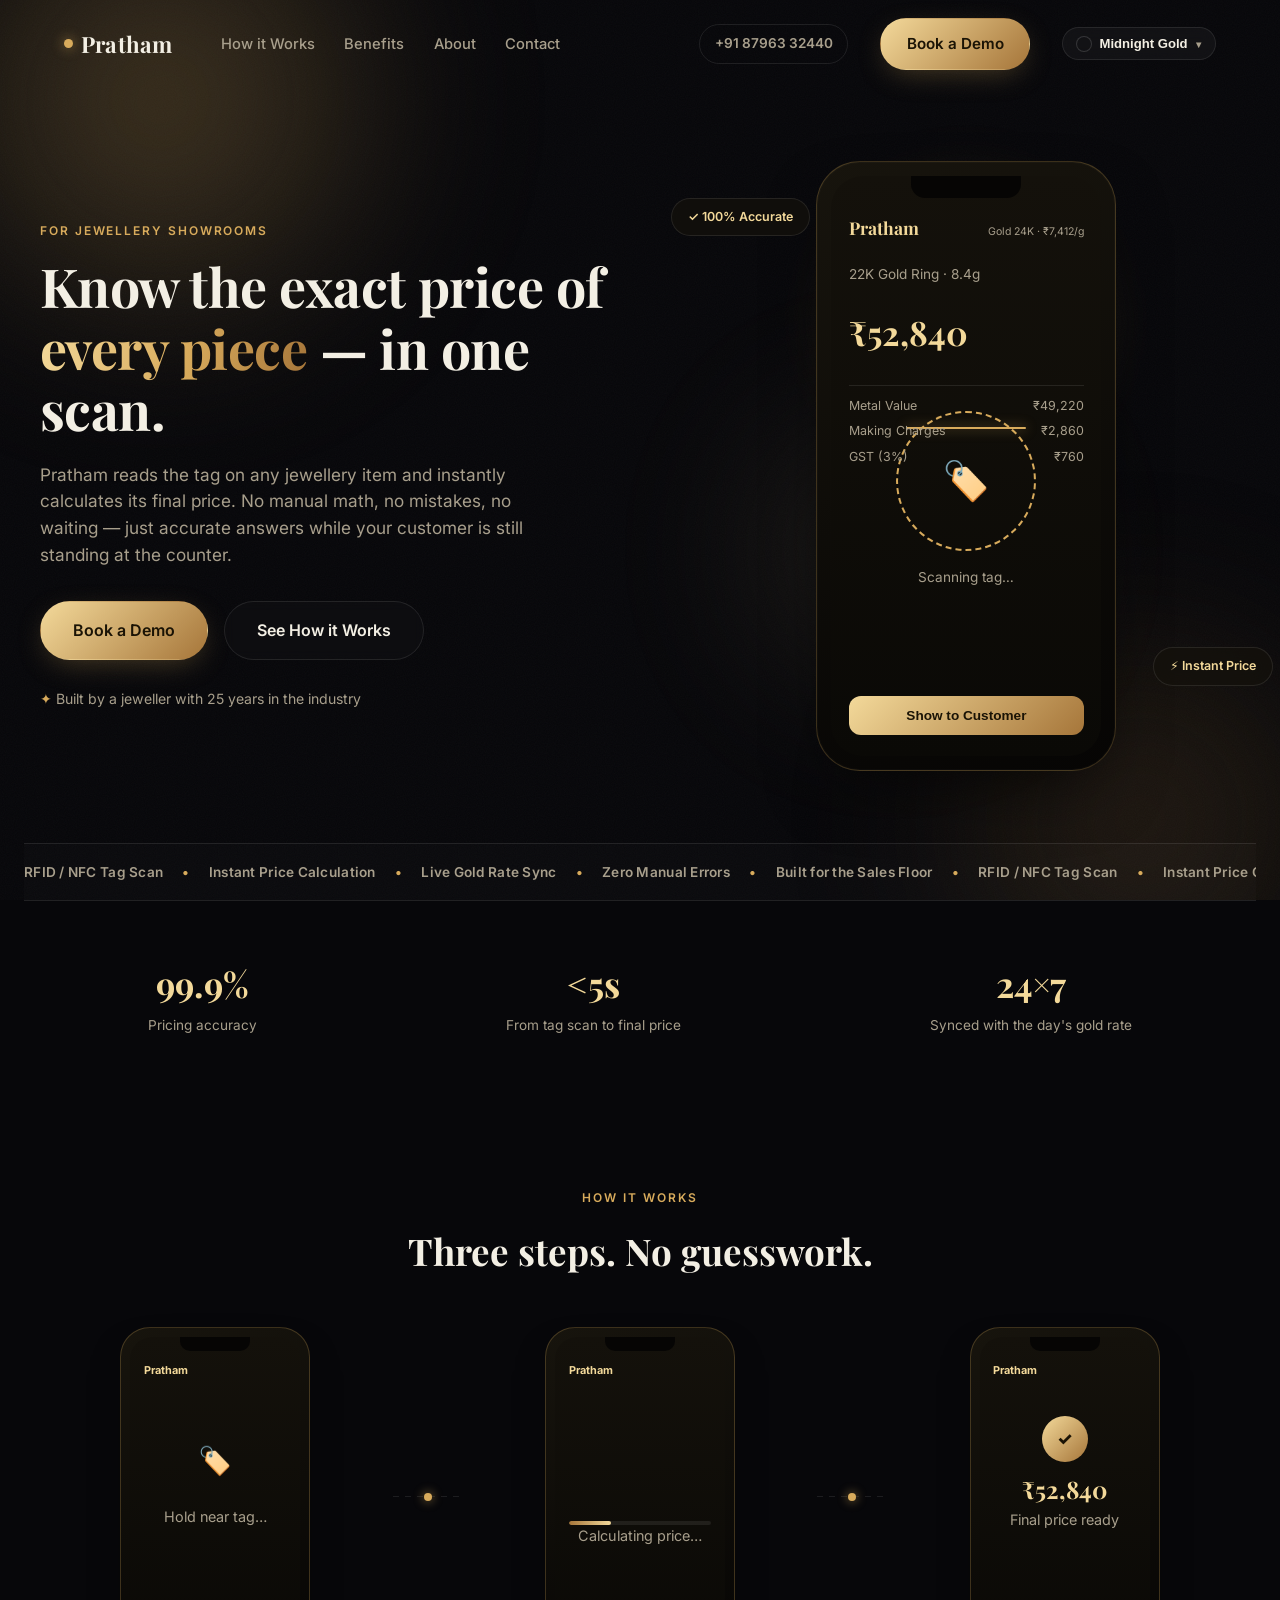
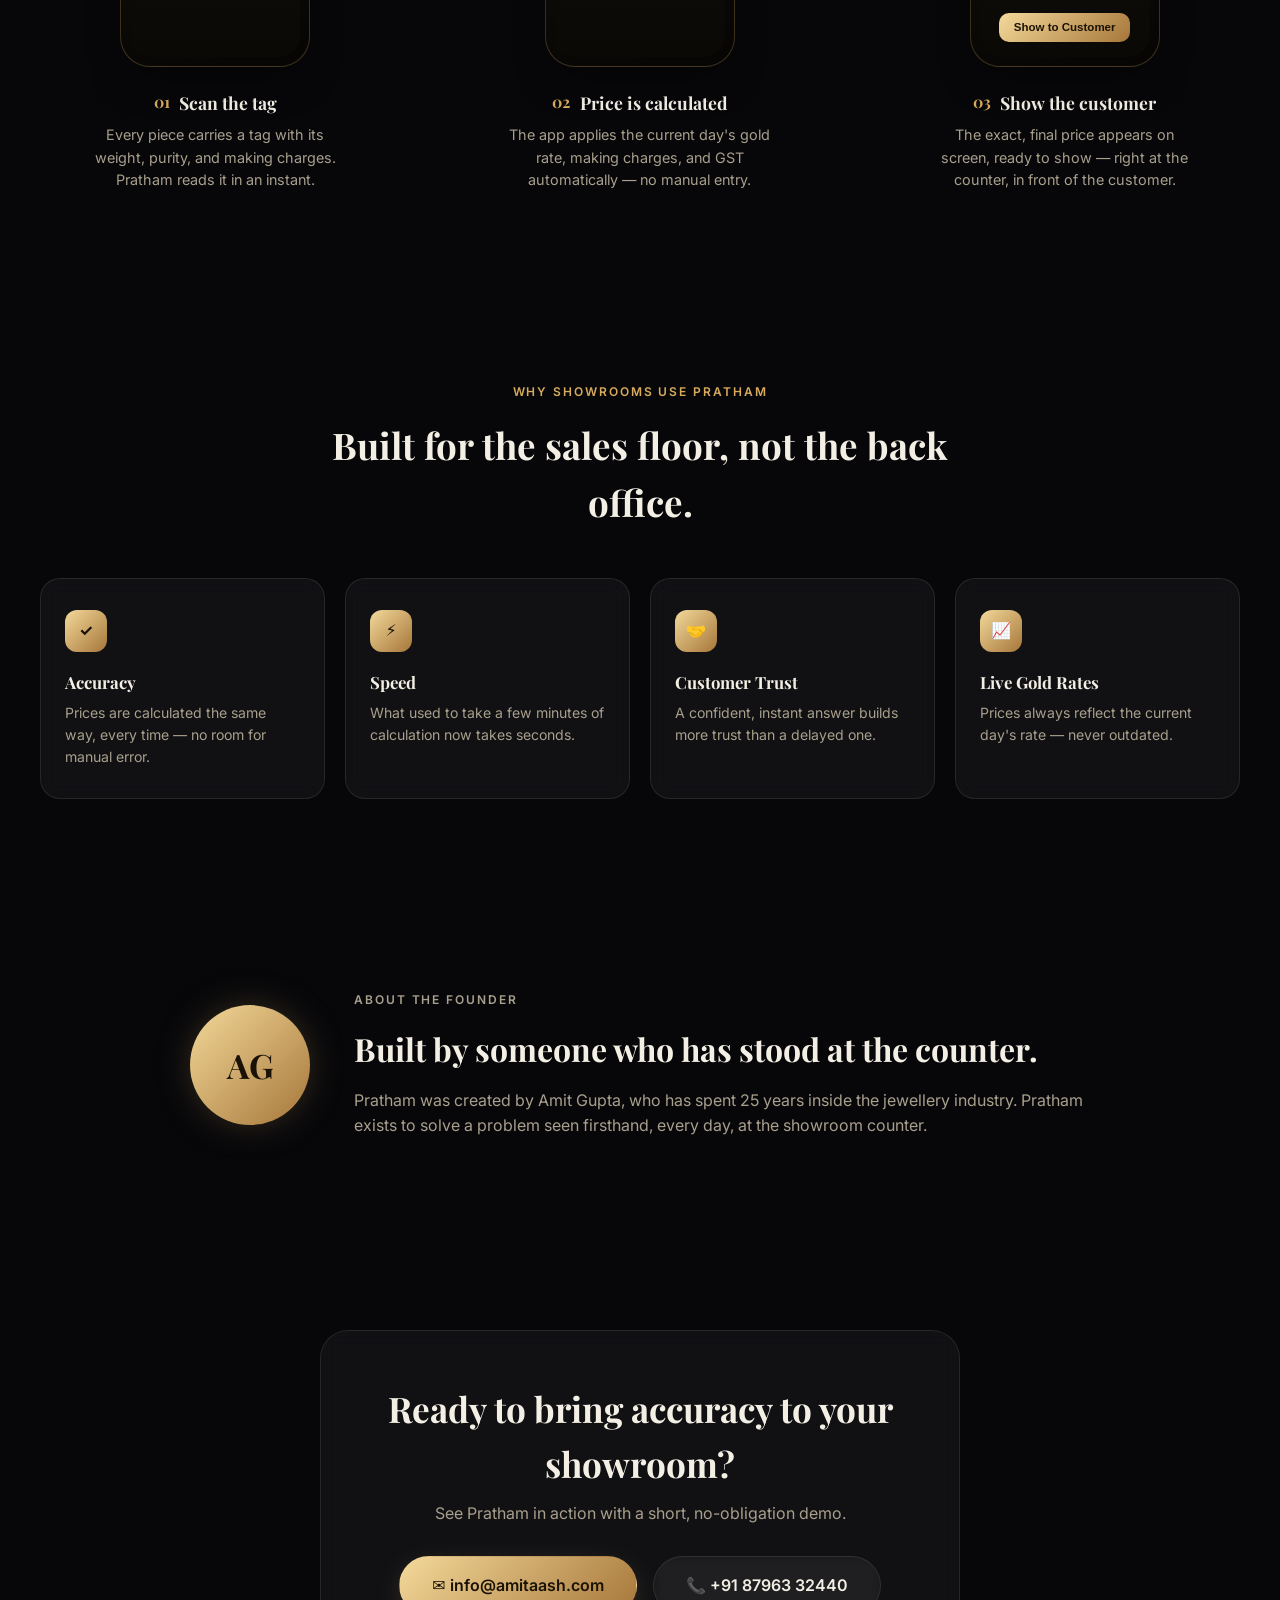
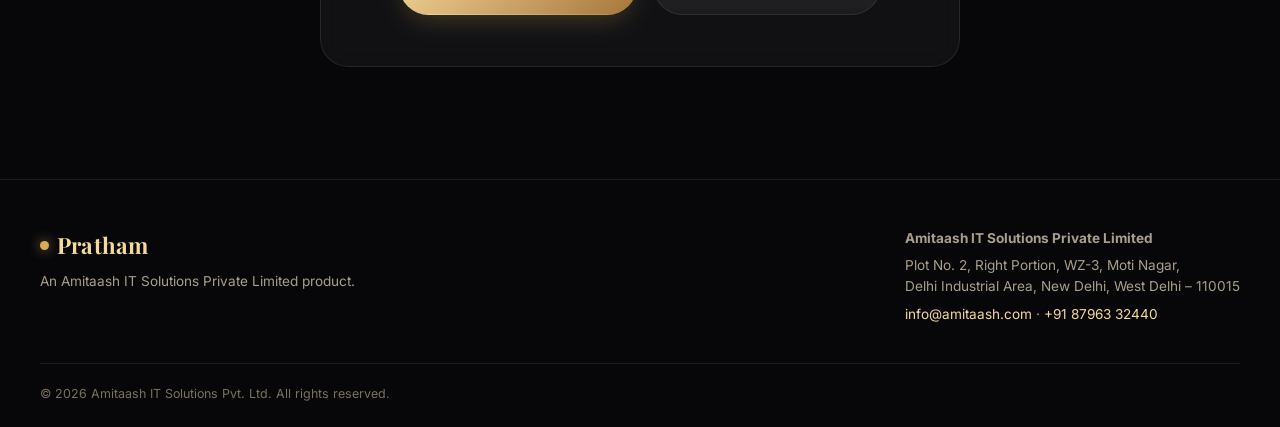
==== index.html @ 0bb852d7 "Initial commit: multi-theme showroom pricing site preview" ====
<!DOCTYPE html>
<html lang="en">
<head>
<meta charset="UTF-8">
<meta name="viewport" content="width=device-width, initial-scale=1.0">
<title>Pratham — Instant Jewellery Price Scanning</title>
<meta name="description" content="Pratham reads the tag on any jewellery piece and instantly calculates its exact price — accurate, fast, and error-free for jewellery showrooms.">
<link rel="preconnect" href="https://fonts.googleapis.com">
<link href="https://fonts.googleapis.com/css2?family=Playfair+Display:wght@600;700;800&family=Space+Grotesk:wght@500;600;700&family=Inter:wght@400;500;600;700;800;900&display=swap" rel="stylesheet">
<link rel="stylesheet" href="themes/dark.css" id="themeStylesheet">
</head>
<body>

<div class="aurora" aria-hidden="true">
  <span class="blob b1"></span>
  <span class="blob b2"></span>
  <span class="blob b3"></span>
</div>
<div class="grain" aria-hidden="true"></div>

<header class="nav" id="nav">
  <div class="nav-inner">
    <div class="logo"><span class="logo-dot"></span>Pratham</div>
    <nav class="nav-links">
      <a href="#how">How it Works</a>
      <a href="#benefits">Benefits</a>
      <a href="#about">About</a>
      <a href="#contact">Contact</a>
    </nav>
    <a href="tel:+918796332440" class="nav-phone">+91 87963 32440</a>
    <a href="#contact" class="btn btn-primary nav-cta">Book a Demo</a>

    <div class="theme-switch" id="themeSwitch">
      <button class="theme-switch-btn" id="themeSwitchBtn" aria-haspopup="listbox" aria-expanded="false">
        <span class="theme-swatch" id="themeSwatch"></span>
        <span class="theme-switch-label" id="themeSwitchLabel">Midnight Gold</span>
        <span class="theme-switch-caret">▾</span>
      </button>
      <ul class="theme-switch-menu" id="themeSwitchMenu" role="listbox">
        <li role="option" data-theme="dark" data-label="Midnight Gold" data-swatch="linear-gradient(135deg,#f3d99a,#a6763a)">
          <span class="theme-swatch" style="background:linear-gradient(135deg,#f3d99a,#a6763a)"></span>
          <span>Midnight Gold <em>dark · premium</em></span>
        </li>
        <li role="option" data-theme="boutique" data-label="Boutique Ivory" data-swatch="linear-gradient(135deg,#d9ac78,#8a5f38)">
          <span class="theme-swatch" style="background:linear-gradient(135deg,#d9ac78,#8a5f38)"></span>
          <span>Boutique Ivory <em>light · elegant</em></span>
        </li>
        <li role="option" data-theme="tech" data-label="Tech Gradient" data-swatch="linear-gradient(135deg,#22d3ee,#8b5cf6)">
          <span class="theme-swatch" style="background:linear-gradient(135deg,#22d3ee,#8b5cf6)"></span>
          <span>Tech Gradient <em>bold · saas</em></span>
        </li>
        <li role="option" data-theme="minimal" data-label="Minimal Editorial" data-swatch="linear-gradient(135deg,#111,#0e6b4f)">
          <span class="theme-swatch" style="background:linear-gradient(135deg,#111,#0e6b4f)"></span>
          <span>Minimal Editorial <em>flat · swiss</em></span>
        </li>
      </ul>
    </div>

    <button class="nav-toggle" id="navToggle" aria-label="Menu">
      <span></span><span></span><span></span>
    </button>
  </div>
</header>

<main>
  <section class="hero" id="heroSection">
    <div class="hero-inner">
      <div class="hero-copy">
        <p class="eyebrow reveal">For Jewellery Showrooms</p>
        <h1 class="reveal" style="--d:1">Know the exact price of<br><span class="grad-text">every piece</span> — in one scan.</h1>
        <p class="hero-sub reveal" style="--d:2">Pratham reads the tag on any jewellery item and instantly calculates its final price. No manual math, no mistakes, no waiting — just accurate answers while your customer is still standing at the counter.</p>
        <div class="hero-actions reveal" style="--d:3">
          <a href="#contact" class="btn btn-primary btn-lg">Book a Demo</a>
          <a href="#how" class="btn btn-ghost btn-lg">See How it Works</a>
        </div>
        <div class="hero-trust reveal" style="--d:4">
          <span class="trust-star">✦</span> Built by a jeweller with 25 years in the industry
        </div>
      </div>

      <div class="hero-visual reveal" style="--d:2">
        <span class="chip chip-a">✓ 100% Accurate</span>
        <span class="chip chip-b">⚡ Instant Price</span>
        <div class="phone-glow"></div>
        <div class="phone">
          <div class="phone-notch"></div>
          <div class="phone-screen">
            <div class="app-topbar">
              <span class="app-name">Pratham</span>
              <span class="app-rate">Gold 24K · ₹7,412/g</span>
            </div>
            <div class="phone-stack">
              <div class="scan-stage">
                <div class="scan-ring">
                  <div class="scan-line"></div>
                  <div class="tag-icon">🏷️</div>
                </div>
                <p class="scan-label">Scanning tag…</p>
              </div>
              <div class="result-card">
                <p class="result-title">22K Gold Ring · 8.4g</p>
                <div class="result-price">₹52,840</div>
                <div class="result-rows">
                  <div class="row"><span>Metal Value</span><span>₹49,220</span></div>
                  <div class="row"><span>Making Charges</span><span>₹2,860</span></div>
                  <div class="row"><span>GST (3%)</span><span>₹760</span></div>
                </div>
                <button class="app-btn">Show to Customer</button>
              </div>
            </div>
          </div>
        </div>
      </div>
    </div>

    <div class="marquee">
      <div class="marquee-track">
        <span>RFID / NFC Tag Scan</span><span>•</span>
        <span>Instant Price Calculation</span><span>•</span>
        <span>Live Gold Rate Sync</span><span>•</span>
        <span>Zero Manual Errors</span><span>•</span>
        <span>Built for the Sales Floor</span><span>•</span>
        <span>RFID / NFC Tag Scan</span><span>•</span>
        <span>Instant Price Calculation</span><span>•</span>
        <span>Live Gold Rate Sync</span><span>•</span>
        <span>Zero Manual Errors</span><span>•</span>
        <span>Built for the Sales Floor</span><span>•</span>
      </div>
    </div>
  </section>

  <section class="strip">
    <div class="strip-inner">
      <div class="strip-item reveal">
        <strong data-count="99.9" data-suffix="%">0%</strong>
        <span>Pricing accuracy</span>
      </div>
      <div class="strip-item reveal" style="--d:1">
        <strong data-count="5" data-prefix="<" data-suffix="s">&lt;0s</strong>
        <span>From tag scan to final price</span>
      </div>
      <div class="strip-item reveal" style="--d:2">
        <strong>24×7</strong>
        <span>Synced with the day's gold rate</span>
      </div>
    </div>
  </section>

  <section class="how" id="how">
    <div class="section-head">
      <p class="eyebrow reveal">How it Works</p>
      <h2 class="reveal">Three steps. No guesswork.</h2>
    </div>
    <div class="how-flow">
      <div class="how-item reveal">
        <div class="mini-phone">
          <div class="mini-notch"></div>
          <div class="mini-screen step-1">
            <div class="mini-topbar"><span>Pratham</span></div>
            <div class="nfc-wrap">
              <div class="nfc-pulse p1"></div>
              <div class="nfc-pulse p2"></div>
              <div class="nfc-pulse p3"></div>
              <div class="nfc-core">🏷️</div>
            </div>
            <p class="mini-caption">Hold near tag…</p>
          </div>
        </div>
        <h3><span class="step-num">01</span> Scan the tag</h3>
        <p>Every piece carries a tag with its weight, purity, and making charges. Pratham reads it in an instant.</p>
      </div>

      <div class="flow-line">
        <span class="flow-dot"></span>
      </div>

      <div class="how-item reveal" style="--d:1">
        <div class="mini-phone">
          <div class="mini-notch"></div>
          <div class="mini-screen step-2">
            <div class="mini-topbar"><span>Pratham</span></div>
            <div class="data-lines">
              <div class="data-row dr1"><span>Weight</span><span>8.4 g</span></div>
              <div class="data-row dr2"><span>Purity</span><span>22K</span></div>
              <div class="data-row dr3"><span>Rate</span><span>₹7,412/g</span></div>
            </div>
            <div class="progress-track"><div class="progress-fill"></div></div>
            <p class="mini-caption">Calculating price…</p>
          </div>
        </div>
        <h3><span class="step-num">02</span> Price is calculated</h3>
        <p>The app applies the current day's gold rate, making charges, and GST automatically — no manual entry.</p>
      </div>

      <div class="flow-line">
        <span class="flow-dot" style="animation-delay: 1s"></span>
      </div>

      <div class="how-item reveal" style="--d:2">
        <div class="mini-phone">
          <div class="mini-notch"></div>
          <div class="mini-screen step-3">
            <div class="mini-topbar"><span>Pratham</span></div>
            <div class="check-badge">✓</div>
            <div class="mini-price">₹52,840</div>
            <p class="mini-caption">Final price ready</p>
            <button class="mini-btn">Show to Customer</button>
          </div>
        </div>
        <h3><span class="step-num">03</span> Show the customer</h3>
        <p>The exact, final price appears on screen, ready to show — right at the counter, in front of the customer.</p>
      </div>
    </div>
  </section>

  <section class="benefits" id="benefits">
    <div class="section-head">
      <p class="eyebrow reveal">Why Showrooms Use Pratham</p>
      <h2 class="reveal">Built for the sales floor, not the back office.</h2>
    </div>
    <div class="benefits-grid">
      <div class="benefit-card reveal">
        <div class="benefit-icon">✓</div>
        <h3>Accuracy</h3>
        <p>Prices are calculated the same way, every time — no room for manual error.</p>
      </div>
      <div class="benefit-card reveal" style="--d:1">
        <div class="benefit-icon">⚡</div>
        <h3>Speed</h3>
        <p>What used to take a few minutes of calculation now takes seconds.</p>
      </div>
      <div class="benefit-card reveal" style="--d:2">
        <div class="benefit-icon">🤝</div>
        <h3>Customer Trust</h3>
        <p>A confident, instant answer builds more trust than a delayed one.</p>
      </div>
      <div class="benefit-card reveal" style="--d:3">
        <div class="benefit-icon">📈</div>
        <h3>Live Gold Rates</h3>
        <p>Prices always reflect the current day's rate — never outdated.</p>
      </div>
    </div>
  </section>

  <section class="about" id="about">
    <div class="about-inner">
      <div class="about-badge reveal">AG</div>
      <div class="about-copy reveal" style="--d:1">
        <p class="eyebrow">About the Founder</p>
        <h2>Built by someone who has stood at the counter.</h2>
        <p>Pratham was created by Amit Gupta, who has spent 25 years inside the jewellery industry. Pratham exists to solve a problem seen firsthand, every day, at the showroom counter.</p>
      </div>
    </div>
  </section>

  <section class="cta" id="contact">
    <div class="cta-inner reveal">
      <h2>Ready to bring accuracy to your showroom?</h2>
      <p>See Pratham in action with a short, no-obligation demo.</p>
      <div class="cta-actions">
        <a href="mailto:info@amitaash.com" class="btn btn-primary btn-lg">✉ info@amitaash.com</a>
        <a href="tel:+918796332440" class="btn btn-ghost btn-lg">📞 +91 87963 32440</a>
      </div>
    </div>
  </section>
</main>

<footer class="footer">
  <div class="footer-inner">
    <div class="footer-brand">
      <div class="logo logo-light"><span class="logo-dot"></span>Pratham</div>
      <p>An Amitaash IT Solutions Private Limited product.</p>
    </div>
    <div class="footer-contact">
      <p><strong>Amitaash IT Solutions Private Limited</strong></p>
      <p>Plot No. 2, Right Portion, WZ-3, Moti Nagar,<br>Delhi Industrial Area, New Delhi, West Delhi – 110015</p>
      <p><a href="mailto:info@amitaash.com">info@amitaash.com</a> · <a href="tel:+918796332440">+91 87963 32440</a></p>
    </div>
  </div>
  <div class="footer-bottom">
    <span>© 2026 Amitaash IT Solutions Pvt. Ltd. All rights reserved.</span>
  </div>
</footer>

<script src="script.js"></script>
</body>
</html>
---- themes/dark.css ----
:root {
  --bg: #07070a;
  --bg-alt: #0c0b10;
  --panel: rgba(255, 255, 255, 0.045);
  --panel-hover: rgba(255, 255, 255, 0.07);
  --border: rgba(255, 255, 255, 0.09);
  --text: #f3efe4;
  --text-dim: #a89f8c;
  --gold: #d8ab5c;
  --gold-light: #f3d99a;
  --gold-deep: #a6763a;
  --glow: rgba(216, 171, 92, 0.35);
  --radius: 20px;
  font-size: 16px;
}

* { box-sizing: border-box; margin: 0; padding: 0; }

html { scroll-behavior: smooth; }

body {
  font-family: 'Inter', system-ui, sans-serif;
  color: var(--text);
  background: var(--bg);
  line-height: 1.55;
  -webkit-font-smoothing: antialiased;
  position: relative;
  overflow-x: hidden;
}

h1, h2, h3, .logo, .result-price, .mini-price, .strip-item strong { font-family: 'Playfair Display', Georgia, serif; }

a { color: inherit; text-decoration: none; }

/* ---------- Ambient background ---------- */
.aurora {
  position: fixed;
  inset: 0;
  z-index: 0;
  overflow: hidden;
  pointer-events: none;
}
.blob {
  position: absolute;
  border-radius: 50%;
  filter: blur(90px);
  opacity: 0.35;
  will-change: transform;
}
.b1 {
  width: 560px; height: 560px;
  background: radial-gradient(circle, var(--gold) 0%, transparent 70%);
  top: -180px; left: -120px;
  animation: driftA 26s ease-in-out infinite;
}
.b2 {
  width: 480px; height: 480px;
  background: radial-gradient(circle, #7a5a2c 0%, transparent 70%);
  bottom: -160px; right: -100px;
  animation: driftB 32s ease-in-out infinite;
}
.b3 {
  width: 380px; height: 380px;
  background: radial-gradient(circle, var(--gold-light) 0%, transparent 70%);
  top: 40%; left: 55%;
  opacity: 0.16;
  animation: driftC 22s ease-in-out infinite;
}
@keyframes driftA {
  0%, 100% { transform: translate(0, 0) scale(1); }
  50% { transform: translate(80px, 60px) scale(1.15); }
}
@keyframes driftB {
  0%, 100% { transform: translate(0, 0) scale(1); }
  50% { transform: translate(-60px, -40px) scale(1.1); }
}
@keyframes driftC {
  0%, 100% { transform: translate(0, 0); }
  50% { transform: translate(-50px, 40px); }
}

.grain {
  position: fixed;
  inset: 0;
  z-index: 1;
  pointer-events: none;
  opacity: 0.035;
  background-image: url("data:image/svg+xml,%3Csvg xmlns='http://www.w3.org/2000/svg' width='120' height='120'%3E%3Cfilter id='n'%3E%3CfeTurbulence type='fractalNoise' baseFrequency='0.9' numOctaves='2' stitchTiles='stitch'/%3E%3C/filter%3E%3Crect width='100%25' height='100%25' filter='url(%23n)'/%3E%3C/svg%3E");
}

main, .nav, .footer { position: relative; z-index: 2; }

/* ---------- Reveal on scroll ---------- */
.reveal {
  opacity: 0;
  transform: translateY(26px);
  transition: opacity 0.7s cubic-bezier(.16,.84,.44,1), transform 0.7s cubic-bezier(.16,.84,.44,1);
  transition-delay: calc(var(--d, 0) * 0.09s);
}
.reveal.in-view { opacity: 1; transform: translateY(0); }

.eyebrow {
  text-transform: uppercase;
  letter-spacing: 0.16em;
  font-size: 0.75rem;
  font-weight: 600;
  color: var(--gold);
  margin-bottom: 0.9rem;
}

.grad-text {
  background: linear-gradient(100deg, var(--gold-light), var(--gold) 55%, var(--gold-deep));
  -webkit-background-clip: text;
  background-clip: text;
  color: transparent;
}

/* ---------- Buttons ---------- */
.btn {
  display: inline-flex;
  align-items: center;
  justify-content: center;
  gap: 0.4rem;
  padding: 0.85rem 1.6rem;
  border-radius: 999px;
  font-weight: 600;
  font-size: 0.95rem;
  cursor: pointer;
  border: 1px solid transparent;
  transition: transform 0.2s cubic-bezier(.34,1.56,.64,1), box-shadow 0.2s ease, background 0.2s ease, border-color 0.2s ease;
}
.btn:hover { transform: translateY(-2px) scale(1.02); }

.btn-primary {
  background: linear-gradient(135deg, var(--gold-light), var(--gold-deep));
  color: #1a1305;
  box-shadow: 0 8px 30px -8px var(--glow);
}
.btn-primary:hover { box-shadow: 0 14px 38px -8px var(--glow); }

.btn-ghost {
  background: rgba(255,255,255,0.02);
  border-color: var(--border);
  color: var(--text);
  backdrop-filter: blur(6px);
}
.btn-ghost:hover { background: rgba(255,255,255,0.06); border-color: var(--gold); }

.btn-lg { padding: 1rem 2rem; font-size: 1rem; }

/* ---------- Nav ---------- */
.nav {
  position: sticky;
  top: 0;
  z-index: 50;
  background: transparent;
  border-bottom: 1px solid transparent;
  transition: background 0.35s ease, border-color 0.35s ease, backdrop-filter 0.35s ease;
}
.nav.scrolled {
  background: rgba(7, 7, 10, 0.75);
  backdrop-filter: blur(16px);
  border-bottom: 1px solid var(--border);
}
.nav-inner {
  max-width: 1200px;
  margin: 0 auto;
  padding: 1.1rem 1.5rem;
  display: flex;
  align-items: center;
  gap: 2rem;
}
.logo {
  font-size: 1.4rem; font-weight: 700; letter-spacing: 0.01em;
  display: flex; align-items: center; gap: 0.5rem;
}
.logo-dot {
  width: 9px; height: 9px; border-radius: 50%;
  background: var(--gold);
  box-shadow: 0 0 12px 2px var(--glow);
}
.nav-links { display: flex; gap: 1.85rem; margin-right: auto; margin-left: 1rem; }
.nav-links a { font-size: 0.92rem; font-weight: 500; color: var(--text-dim); transition: color 0.2s; }
.nav-links a:hover { color: var(--gold-light); }
.nav-phone {
  font-size: 0.85rem; font-weight: 600; color: var(--text-dim);
  border: 1px solid var(--border); padding: 0.5rem 0.9rem; border-radius: 999px;
  transition: border-color 0.2s, color 0.2s;
}
.nav-phone:hover { border-color: var(--gold); color: var(--gold-light); }
.nav-toggle { display: none; }

/* Theme switcher */
.theme-switch { position: relative; }
.theme-switch-btn {
  display: flex; align-items: center; gap: 0.55rem;
  background: rgba(255,255,255,0.04); border: 1px solid var(--border);
  padding: 0.5rem 0.85rem; border-radius: 999px; cursor: pointer;
  color: var(--text); font-size: 0.82rem; font-weight: 600;
  backdrop-filter: blur(8px); transition: border-color 0.2s ease, background 0.2s ease;
}
.theme-switch-btn:hover { border-color: var(--gold); background: rgba(255,255,255,0.08); }
.theme-swatch { width: 14px; height: 14px; border-radius: 50%; flex-shrink: 0; box-shadow: 0 0 0 1px rgba(255,255,255,0.15); }
.theme-switch-caret { font-size: 0.65rem; color: var(--text-dim); transition: transform 0.2s ease; }
.theme-switch.open .theme-switch-caret { transform: rotate(180deg); }
.theme-switch-menu {
  position: absolute; top: calc(100% + 10px); right: 0; z-index: 60;
  list-style: none; width: 230px;
  background: rgba(12, 11, 16, 0.92); border: 1px solid var(--border);
  border-radius: 14px; padding: 0.4rem; backdrop-filter: blur(20px);
  box-shadow: 0 20px 50px -20px rgba(0,0,0,0.6);
  opacity: 0; visibility: hidden; transform: translateY(-8px);
  transition: opacity 0.18s ease, transform 0.18s ease, visibility 0.18s;
}
.theme-switch.open .theme-switch-menu { opacity: 1; visibility: visible; transform: translateY(0); }
.theme-switch-menu li {
  display: flex; align-items: center; gap: 0.7rem;
  padding: 0.6rem 0.7rem; border-radius: 9px; cursor: pointer;
  font-size: 0.85rem; font-weight: 600; color: var(--text);
  transition: background 0.15s ease;
}
.theme-switch-menu li:hover { background: rgba(255,255,255,0.06); }
.theme-switch-menu li em { display: block; font-size: 0.7rem; font-weight: 500; font-style: normal; color: var(--text-dim); margin-top: 0.1rem; }
.theme-switch-menu .theme-swatch { width: 20px; height: 20px; }

/* ---------- Hero ---------- */
.hero { padding: 4.5rem 1.5rem 0; }
.hero-inner {
  max-width: 1200px;
  margin: 0 auto;
  display: grid;
  grid-template-columns: 1.05fr 0.95fr;
  gap: 3rem;
  align-items: center;
}
.hero-copy h1 {
  font-size: clamp(2.2rem, 4.2vw, 3.4rem);
  line-height: 1.14;
  font-weight: 700;
  margin-bottom: 1.4rem;
  letter-spacing: -0.01em;
}
.hero-sub {
  font-size: 1.08rem;
  color: var(--text-dim);
  max-width: 48ch;
  margin-bottom: 2rem;
}
.hero-actions { display: flex; gap: 1rem; flex-wrap: wrap; margin-bottom: 1.75rem; }
.hero-trust { font-size: 0.88rem; color: var(--text-dim); }
.trust-star { color: var(--gold); }

/* Hero visual */
.hero-visual { position: relative; display: flex; justify-content: center; }
.phone-glow {
  position: absolute;
  width: 320px; height: 320px;
  background: radial-gradient(circle, var(--glow), transparent 70%);
  filter: blur(30px);
  z-index: 0;
}
.chip {
  position: absolute;
  z-index: 3;
  background: rgba(20, 18, 12, 0.7);
  border: 1px solid var(--border);
  backdrop-filter: blur(10px);
  padding: 0.55rem 1rem;
  border-radius: 999px;
  font-size: 0.78rem;
  font-weight: 600;
  color: var(--gold-light);
  animation: floatChip 5s ease-in-out infinite;
}
.chip-a { top: 6%; left: -4%; animation-delay: 0s; }
.chip-b { bottom: 14%; right: -6%; animation-delay: 1.4s; }
@keyframes floatChip {
  0%, 100% { transform: translateY(0); }
  50% { transform: translateY(-10px); }
}

.phone {
  width: 300px;
  height: 610px;
  background: linear-gradient(160deg, #17140d, #060504);
  border: 1px solid rgba(216,171,92,0.25);
  border-radius: 44px;
  padding: 14px;
  box-shadow: 0 30px 70px -25px rgba(0,0,0,0.7), 0 0 0 1px rgba(255,255,255,0.02) inset;
  position: relative;
  z-index: 2;
}
.phone-notch {
  position: absolute;
  top: 14px; left: 50%;
  transform: translateX(-50%);
  width: 110px; height: 22px;
  background: #060504;
  border-radius: 0 0 14px 14px;
  z-index: 2;
}
.phone-screen {
  position: relative;
  width: 100%; height: 100%;
  background: linear-gradient(180deg, #14110b, #0a0906);
  border-radius: 32px;
  overflow: hidden;
  display: flex;
  flex-direction: column;
  padding: 2.4rem 1.1rem 1.3rem;
}
.app-topbar {
  display: flex;
  justify-content: space-between;
  align-items: baseline;
  margin-bottom: 1.4rem;
}
.app-name { font-family: 'Playfair Display', serif; font-weight: 700; font-size: 1.1rem; color: var(--gold-light); }
.app-rate { font-size: 0.66rem; color: var(--text-dim); }

.phone-stack { position: relative; flex: 1; }
.scan-stage, .result-card {
  position: absolute; inset: 0;
  display: flex;
  flex-direction: column;
  align-items: center;
  justify-content: center;
  gap: 1rem;
}
.result-card { align-items: stretch; justify-content: flex-start; }
.scan-stage { animation: scanCycle 6s ease-in-out infinite; }
.result-card { animation: resultCycle 6s ease-in-out infinite; }
@keyframes scanCycle {
  0%, 32% { opacity: 1; }
  40%, 100% { opacity: 0; }
}
@keyframes resultCycle {
  0%, 36% { opacity: 0; transform: translateY(10px); }
  46%, 92% { opacity: 1; transform: translateY(0); }
  100% { opacity: 0; transform: translateY(10px); }
}

.scan-ring {
  width: 140px; height: 140px;
  border-radius: 50%;
  border: 2px dashed var(--gold);
  display: flex; align-items: center; justify-content: center;
  position: relative;
}
.tag-icon { font-size: 2.4rem; }
.scan-line {
  position: absolute;
  left: 8px; right: 8px;
  height: 2px;
  background: var(--gold);
  border-radius: 2px;
  top: 10%;
  animation: scanMove 1.6s ease-in-out infinite;
  box-shadow: 0 0 12px 1px var(--glow);
}
@keyframes scanMove {
  0%, 100% { top: 12%; }
  50% { top: 82%; }
}
.scan-label { font-size: 0.85rem; color: var(--text-dim); }

.result-title { font-size: 0.85rem; color: var(--text-dim); }
.result-price {
  font-size: 2.1rem;
  font-weight: 700;
  color: var(--gold-light);
  margin: 0.3rem 0 0.7rem;
}
.result-rows { border-top: 1px solid var(--border); padding-top: 0.6rem; display: flex; flex-direction: column; gap: 0.4rem; }
.row { display: flex; justify-content: space-between; font-size: 0.78rem; color: var(--text-dim); }
.app-btn {
  margin-top: auto;
  background: linear-gradient(135deg, var(--gold-light), var(--gold-deep));
  color: #1a1305;
  border: none;
  padding: 0.75rem;
  border-radius: 12px;
  font-weight: 700;
  font-size: 0.85rem;
  cursor: pointer;
}

/* Marquee */
.marquee {
  margin-top: 4.5rem;
  border-top: 1px solid var(--border);
  border-bottom: 1px solid var(--border);
  overflow: hidden;
  padding: 1.1rem 0;
  background: rgba(255,255,255,0.015);
}
.marquee-track {
  display: flex;
  gap: 1.2rem;
  white-space: nowrap;
  width: max-content;
  animation: marqueeScroll 28s linear infinite;
  font-size: 0.85rem;
  font-weight: 600;
  color: var(--text-dim);
  letter-spacing: 0.02em;
}
.marquee-track span:nth-child(2n) { color: var(--gold); }
@keyframes marqueeScroll {
  from { transform: translateX(0); }
  to { transform: translateX(-50%); }
}

/* Strip */
.strip { padding: 3.5rem 1.5rem; }
.strip-inner {
  max-width: 1200px; margin: 0 auto;
  display: flex; flex-wrap: wrap; gap: 2rem; justify-content: space-around; text-align: center;
}
.strip-item strong { display: block; font-size: 2.2rem; color: var(--gold-light); font-weight: 700; }
.strip-item span { font-size: 0.85rem; color: var(--text-dim); }

/* Section head */
.section-head { max-width: 620px; margin: 0 auto 3rem; text-align: center; }
.section-head h2 { font-size: clamp(1.7rem, 3vw, 2.3rem); font-weight: 700; }

/* How it Works — flow */
.how { padding: 6rem 1.5rem; max-width: 1220px; margin: 0 auto; }
.how-flow {
  display: grid;
  grid-template-columns: 1fr 70px 1fr 70px 1fr;
  gap: 1rem;
  align-items: start;
}
.how-item { text-align: center; }
.how-item h3 {
  font-size: 1.1rem; margin: 1.4rem 0 0.5rem;
  display: flex; align-items: center; justify-content: center; gap: 0.6rem;
}
.step-num {
  font-family: 'Playfair Display', serif;
  color: var(--gold);
  font-size: 1rem;
}
.how-item p { color: var(--text-dim); font-size: 0.9rem; max-width: 30ch; margin: 0 auto; }

.flow-line {
  height: 340px;
  display: flex;
  align-items: center;
  justify-content: center;
  position: relative;
}
.flow-line::before {
  content: "";
  width: 100%;
  height: 1px;
  background: repeating-linear-gradient(90deg, var(--border) 0 6px, transparent 6px 12px);
}
.flow-dot {
  position: absolute;
  width: 8px; height: 8px;
  border-radius: 50%;
  background: var(--gold);
  box-shadow: 0 0 10px 2px var(--glow);
  animation: flowMove 2.4s ease-in-out infinite;
}
@keyframes flowMove {
  0% { left: 0; opacity: 0; }
  10% { opacity: 1; }
  90% { opacity: 1; }
  100% { left: 100%; opacity: 0; }
}

.mini-phone {
  width: 190px; height: 340px;
  margin: 0 auto;
  background: linear-gradient(160deg, #17140d, #060504);
  border: 1px solid rgba(216,171,92,0.25);
  border-radius: 30px;
  padding: 9px;
  box-shadow: 0 20px 45px -20px rgba(0,0,0,0.65);
  position: relative;
}
.mini-notch {
  position: absolute; top: 9px; left: 50%; transform: translateX(-50%);
  width: 70px; height: 14px; background: #060504; border-radius: 0 0 10px 10px; z-index: 2;
}
.mini-screen {
  width: 100%; height: 100%;
  background: linear-gradient(180deg, #14110b, #0a0906);
  border-radius: 22px;
  padding: 1.6rem 0.85rem 0.9rem;
  display: flex; flex-direction: column; align-items: center;
  overflow: hidden;
  position: relative;
}
.mini-topbar { font-size: 0.68rem; font-weight: 700; color: var(--gold-light); margin-bottom: 1.1rem; align-self: flex-start; }
.mini-caption { font-size: 0.7rem; color: var(--text-dim); margin-top: 0.8rem; }

/* step 1 nfc pulse */
.nfc-wrap { position: relative; width: 90px; height: 90px; display: flex; align-items: center; justify-content: center; margin-top: 1.2rem; }
.nfc-core { font-size: 1.7rem; z-index: 2; }
.nfc-pulse {
  position: absolute; inset: 0; border-radius: 50%;
  border: 1.5px solid var(--gold);
  opacity: 0;
  animation: nfcPulse 2.4s ease-out infinite;
}
.nfc-pulse.p2 { animation-delay: 0.6s; }
.nfc-pulse.p3 { animation-delay: 1.2s; }
@keyframes nfcPulse {
  0% { transform: scale(0.5); opacity: 0.9; }
  80% { opacity: 0; }
  100% { transform: scale(1.7); opacity: 0; }
}

/* step 2 data lines */
.data-lines { width: 100%; margin-top: 1rem; display: flex; flex-direction: column; gap: 0.55rem; }
.data-row {
  display: flex; justify-content: space-between;
  font-size: 0.72rem; color: var(--text-dim);
  border-bottom: 1px dashed var(--border);
  padding-bottom: 0.35rem;
  opacity: 0;
  animation: dataIn 3s ease-in-out infinite;
}
.data-row span:last-child { color: var(--gold-light); font-weight: 600; }
.dr1 { animation-delay: 0.2s; }
.dr2 { animation-delay: 0.6s; }
.dr3 { animation-delay: 1s; }
@keyframes dataIn {
  0%, 5% { opacity: 0; transform: translateX(-6px); }
  15%, 85% { opacity: 1; transform: translateX(0); }
  95%, 100% { opacity: 0; }
}
.progress-track {
  width: 100%; height: 4px; border-radius: 4px;
  background: rgba(255,255,255,0.08);
  margin-top: 1.1rem; overflow: hidden;
}
.progress-fill {
  height: 100%; width: 30%;
  background: linear-gradient(90deg, var(--gold-deep), var(--gold-light));
  border-radius: 4px;
  animation: progressLoop 3s ease-in-out infinite;
}
@keyframes progressLoop {
  0% { width: 5%; }
  60% { width: 95%; }
  100% { width: 95%; }
}

/* step 3 price ready */
.check-badge {
  width: 46px; height: 46px; border-radius: 50%;
  background: linear-gradient(135deg, var(--gold-light), var(--gold-deep));
  color: #1a1305; font-weight: 800;
  display: flex; align-items: center; justify-content: center;
  margin-top: 1.2rem; font-size: 1.1rem;
  animation: popIn 3s ease-in-out infinite;
}
@keyframes popIn {
  0%, 10% { transform: scale(0.4); opacity: 0; }
  25%, 90% { transform: scale(1); opacity: 1; }
  100% { transform: scale(1); opacity: 1; }
}
.mini-price {
  font-size: 1.5rem; font-weight: 700; color: var(--gold-light);
  margin-top: 0.6rem;
}
.mini-btn {
  margin-top: auto;
  background: linear-gradient(135deg, var(--gold-light), var(--gold-deep));
  color: #1a1305; border: none; padding: 0.55rem 0.9rem;
  border-radius: 10px; font-weight: 700; font-size: 0.72rem; cursor: pointer;
}

/* Benefits */
.benefits { padding: 6rem 1.5rem; }
.benefits-grid {
  max-width: 1200px; margin: 0 auto;
  display: grid; grid-template-columns: repeat(4, 1fr); gap: 1.25rem;
}
.benefit-card {
  background: var(--panel);
  border-radius: var(--radius);
  padding: 1.9rem 1.5rem;
  border: 1px solid var(--border);
  backdrop-filter: blur(10px);
  transition: transform 0.3s cubic-bezier(.16,.84,.44,1), background 0.3s ease, border-color 0.3s ease;
}
.benefit-card:hover {
  transform: translateY(-6px);
  background: var(--panel-hover);
  border-color: rgba(216,171,92,0.35);
}
.benefit-icon {
  width: 42px; height: 42px;
  border-radius: 12px;
  background: linear-gradient(135deg, var(--gold-light), var(--gold-deep));
  color: #1a1305;
  display: flex; align-items: center; justify-content: center;
  font-weight: 700;
  margin-bottom: 1.1rem;
}
.benefit-card h3 { font-size: 1.05rem; margin-bottom: 0.45rem; }
.benefit-card p { font-size: 0.88rem; color: var(--text-dim); }

/* About */
.about { padding: 6rem 1.5rem; }
.about-inner {
  max-width: 900px; margin: 0 auto;
  display: flex; align-items: center; gap: 2.75rem;
}
.about-badge {
  flex-shrink: 0;
  width: 120px; height: 120px;
  border-radius: 50%;
  background: linear-gradient(135deg, var(--gold-light), var(--gold-deep));
  color: #1a1305;
  font-family: 'Playfair Display', serif;
  font-size: 2.1rem; font-weight: 700;
  display: flex; align-items: center; justify-content: center;
  box-shadow: 0 0 40px -8px var(--glow);
}
.about-copy h2 { font-size: clamp(1.5rem, 3vw, 2rem); margin-bottom: 0.9rem; }
.about-copy p { color: var(--text-dim); }

/* CTA */
.cta {
  padding: 6rem 1.5rem 7rem;
  text-align: center;
}
.cta-inner {
  max-width: 640px; margin: 0 auto;
  background: var(--panel);
  border: 1px solid var(--border);
  border-radius: 28px;
  padding: 3.2rem 2rem;
  backdrop-filter: blur(10px);
}
.cta h2 { font-size: clamp(1.6rem, 3vw, 2.2rem); margin-bottom: 0.6rem; }
.cta p { color: var(--text-dim); margin-bottom: 1.9rem; }
.cta-actions { display: flex; gap: 1rem; flex-wrap: wrap; justify-content: center; }

/* Footer */
.footer { border-top: 1px solid var(--border); padding: 3rem 1.5rem 1.5rem; }
.footer-inner {
  max-width: 1200px; margin: 0 auto;
  display: flex; justify-content: space-between; flex-wrap: wrap; gap: 2rem;
  padding-bottom: 2rem; border-bottom: 1px solid var(--border);
}
.logo-light { color: var(--gold-light); }
.footer-brand p { font-size: 0.85rem; margin-top: 0.5rem; color: var(--text-dim); }
.footer-contact p { font-size: 0.85rem; margin-bottom: 0.4rem; color: var(--text-dim); }
.footer-contact a { color: var(--gold-light); }
.footer-bottom {
  max-width: 1200px; margin: 1.2rem auto 0;
  font-size: 0.78rem; color: #7a725f;
}

/* Responsive */
@media (max-width: 980px) {
  .how-flow { grid-template-columns: 1fr; }
  .flow-line { height: 60px; }
  .flow-line::before { width: 1px; height: 100%; }
  .flow-dot { animation: flowMoveV 2.4s ease-in-out infinite; left: 50%; margin-left: -4px; }
  @keyframes flowMoveV {
    0% { top: 0; opacity: 0; }
    10% { opacity: 1; }
    90% { opacity: 1; }
    100% { top: 100%; opacity: 0; }
  }
}
@media (max-width: 880px) {
  .hero-inner { grid-template-columns: 1fr; }
  .hero-visual { order: -1; margin-bottom: 1rem; }
  .phone { width: 260px; height: 530px; }
  .benefits-grid { grid-template-columns: repeat(2, 1fr); }
  .about-inner { flex-direction: column; text-align: center; }
  .nav-links { display: none; }
  .nav-cta, .nav-phone { display: none; }
  .nav-toggle {
    display: flex; flex-direction: column; gap: 4px;
    background: none; border: none; cursor: pointer; margin-left: auto;
  }
  .nav-toggle span { width: 22px; height: 2px; background: var(--text); }
  .theme-switch-label { display: none; }
  .theme-switch-btn { padding: 0.5rem; }
  .chip { display: none; }
  .nav-links.open {
    display: flex;
    flex-direction: column;
    position: absolute;
    top: 100%; left: 0; right: 0;
    background: rgba(7,7,10,0.97);
    backdrop-filter: blur(16px);
    border-bottom: 1px solid var(--border);
    padding: 1.2rem 1.5rem;
    gap: 1rem;
  }
}
@media (max-width: 520px) {
  .benefits-grid { grid-template-columns: 1fr; }
  .cta-actions { flex-direction: column; }
}
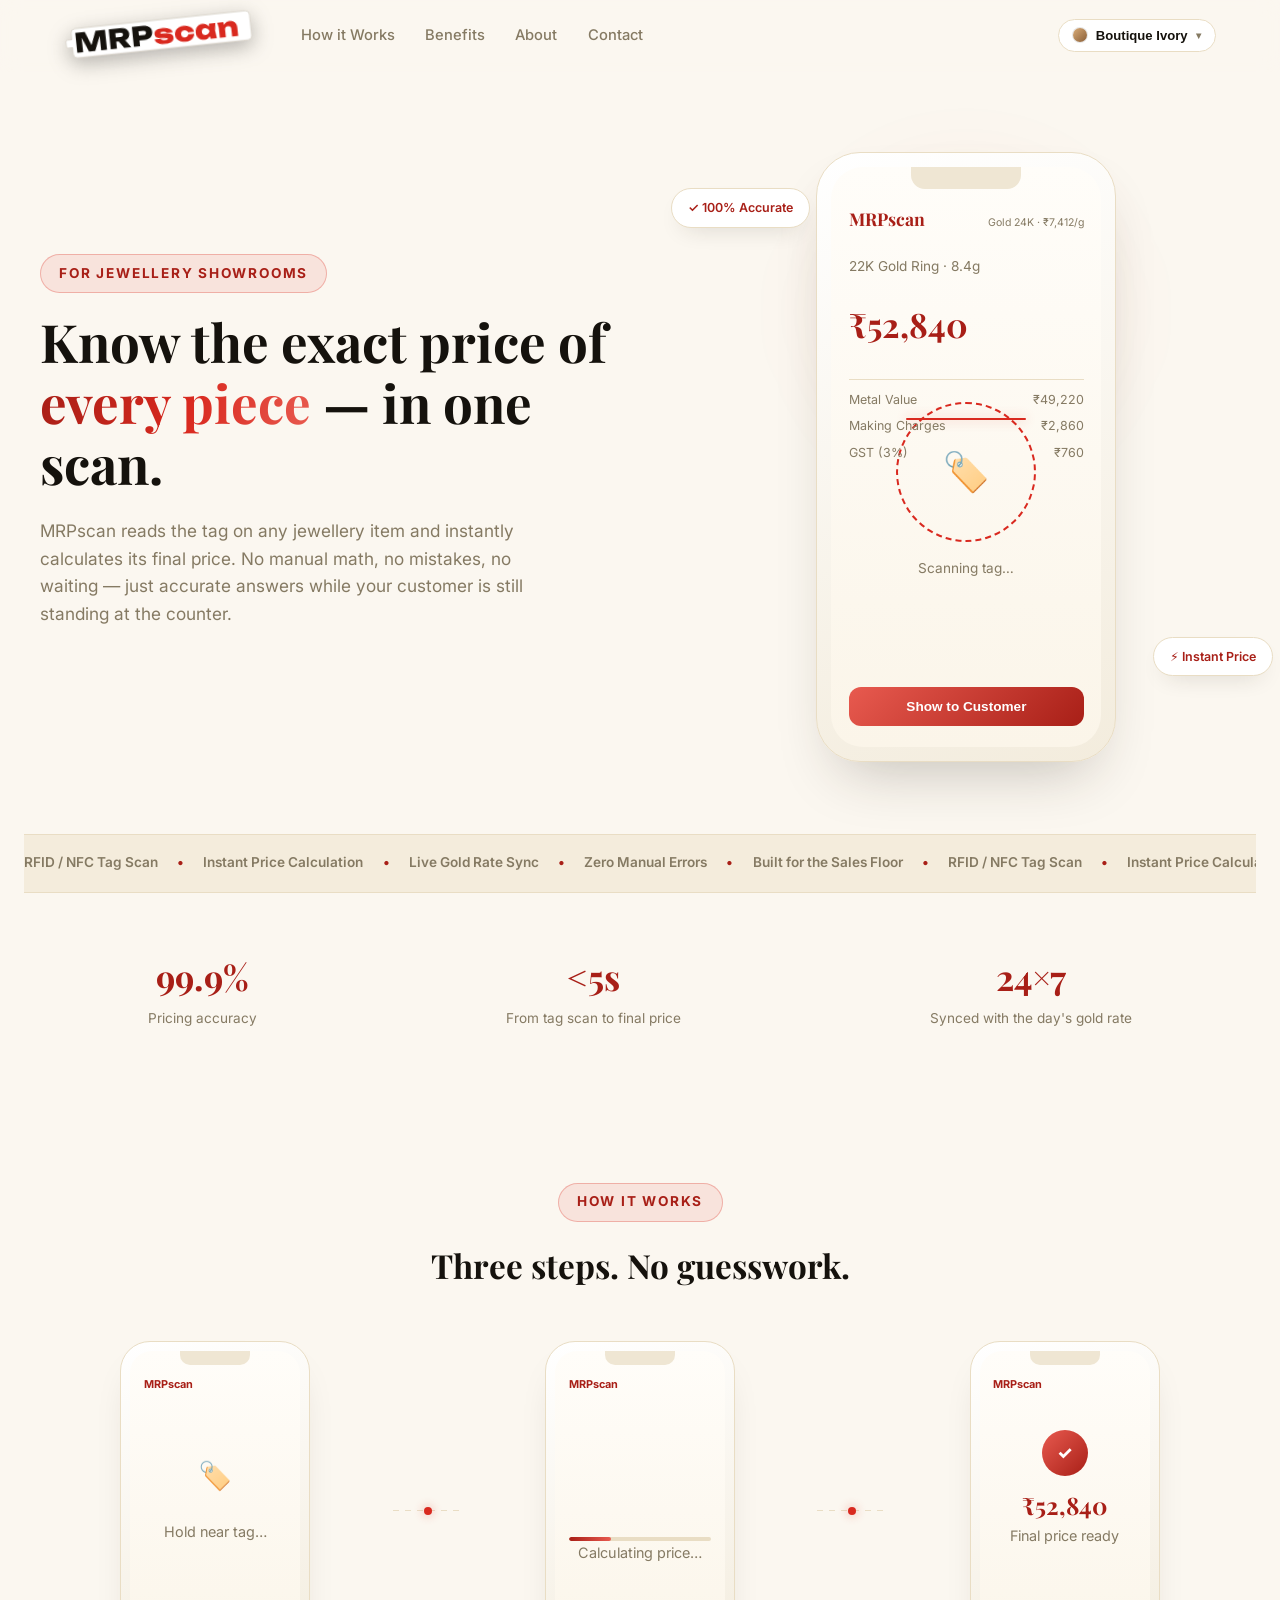
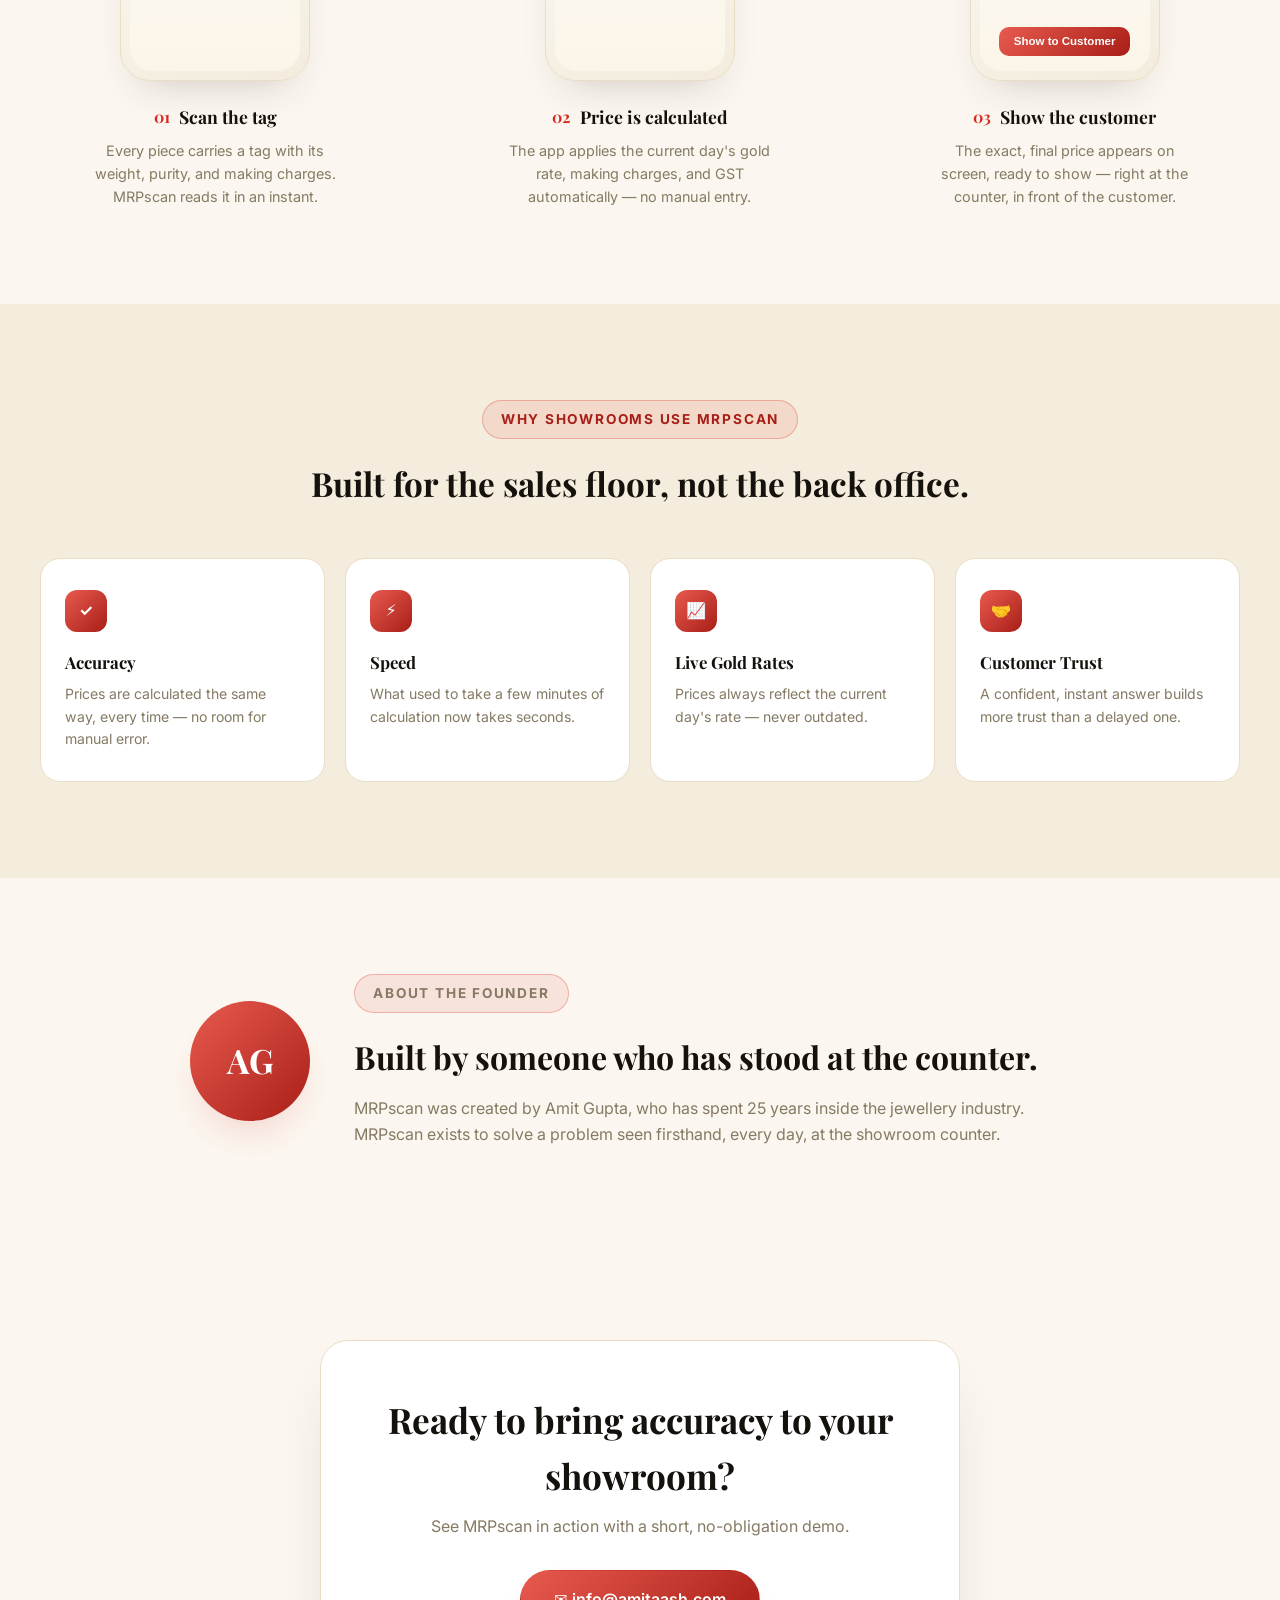
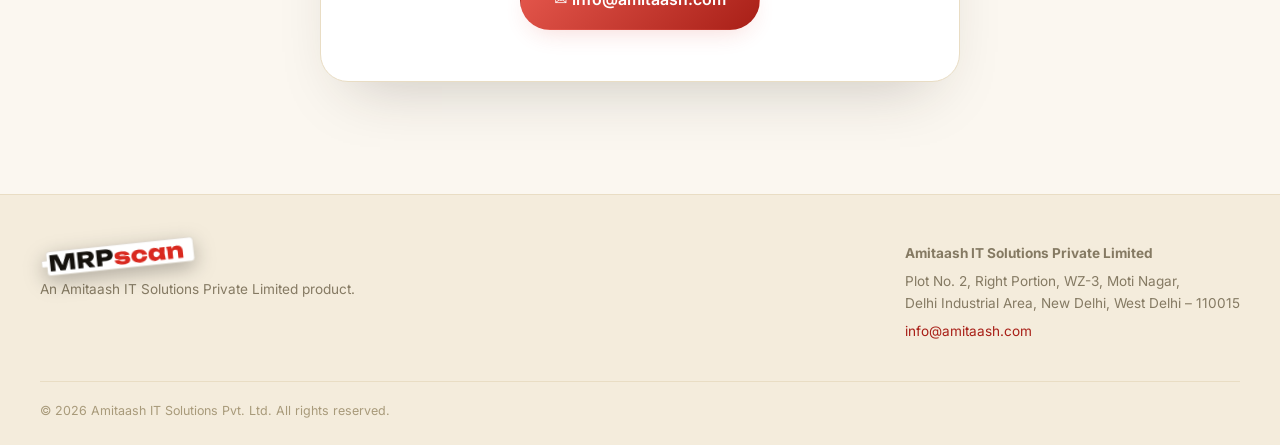
==== commit 6628cb27: "Rebrand to MRPscan: new logo, red/ivory theme, content cleanup - Replace Pratham branding and wordma" ====
--- a/index.html
+++ b/index.html
@@ -3,11 +3,11 @@
 <head>
 <meta charset="UTF-8">
 <meta name="viewport" content="width=device-width, initial-scale=1.0">
-<title>Pratham — Instant Jewellery Price Scanning</title>
-<meta name="description" content="Pratham reads the tag on any jewellery piece and instantly calculates its exact price — accurate, fast, and error-free for jewellery showrooms.">
+<title>MRPscan — Instant Jewellery Price Scanning</title>
+<meta name="description" content="MRPscan reads the tag on any jewellery piece and instantly calculates its exact price — accurate, fast, and error-free for jewellery showrooms.">
 <link rel="preconnect" href="https://fonts.googleapis.com">
 <link href="https://fonts.googleapis.com/css2?family=Playfair+Display:wght@600;700;800&family=Space+Grotesk:wght@500;600;700&family=Inter:wght@400;500;600;700;800;900&display=swap" rel="stylesheet">
-<link rel="stylesheet" href="themes/dark.css" id="themeStylesheet">
+<link rel="stylesheet" href="themes/boutique.css" id="themeStylesheet">
 </head>
 <body>
 
@@ -20,20 +20,20 @@
 
 <header class="nav" id="nav">
   <div class="nav-inner">
-    <div class="logo"><span class="logo-dot"></span>Pratham</div>
+    <div class="logo">
+      <svg viewBox="0 0 555 100" xmlns="http://www.w3.org/2000/svg"><path d="M 34.7 6.0 L 538.6 6.0 A 11.7 11.7 0 0 1 550.3 17.7 L 550.3 80.1 A 11.7 11.7 0 0 1 538.6 91.8 L 34.7 91.8 A 11.7 11.7 0 0 1 23.0 80.1 L 23.0 60.6 L 9.8 60.6 A 4.7 4.7 0 0 1 5.1 55.9 L 5.1 41.9 A 4.7 4.7 0 0 1 9.8 37.2 L 23.0 37.2 L 23.0 17.7 A 11.7 11.7 0 0 1 34.7 6.0 Z" fill="#FFFFFF" stroke="#D8D3C8" stroke-width="2.5"/><g transform="translate(23.0 76.98) scale(0.078 -0.078)"><path transform="translate(90 0)" d="M1191 750V0H969V664L1015 659L744 0H512L240 657L286 663V0H65V750H424L671 123H586L831 750Z" fill="#15120D"/><path transform="translate(1359 0)" d="M226 426H488Q532 426 556.5 446.0Q581 466 581 504Q581 542 556.5 562.0Q532 582 488 582H193L298 690V0H65V750H523Q610 750 676.0 719.0Q742 688 779.0 633.0Q816 578 816 504Q816 432 779.0 376.5Q742 321 676.0 290.5Q610 260 523 260H226ZM326 351H585L843 0H576Z" fill="#15120D"/><path transform="translate(2236 0)" d="M494 750Q592 750 662.5 717.0Q733 684 770.0 624.5Q807 565 807 484Q807 404 770.0 344.0Q733 284 662.5 251.0Q592 218 494 218H173V402H479Q523 402 547.5 424.0Q572 446 572 484Q572 524 547.5 545.0Q523 566 479 566H193L298 672V0H65V750Z" fill="#15120D"/><path transform="translate(3085 0)" d="M739 191Q739 122 696.5 75.5Q654 29 576.5 6.0Q499 -17 393 -17Q284 -17 202.0 9.0Q120 35 73.0 82.5Q26 130 23 193H256Q262 173 281.0 158.5Q300 144 331.0 137.0Q362 130 405 130Q459 130 487.5 139.5Q516 149 516 168Q516 185 493.5 193.0Q471 201 418 205L321 212Q216 219 154.0 242.0Q92 265 65.0 303.0Q38 341 38 393Q38 459 80.0 503.0Q122 547 197.5 568.5Q273 590 373 590Q472 590 549.0 565.0Q626 540 672.5 495.0Q719 450 727 390H494Q489 408 473.0 421.5Q457 435 430.0 443.0Q403 451 363 451Q312 451 287.0 441.5Q262 432 262 414Q262 398 277.5 390.0Q293 382 336 379L466 370Q569 364 629.0 341.5Q689 319 714.0 281.5Q739 244 739 191Z" fill="#D9291F"/><path transform="translate(3862 0)" d="M752 247Q744 168 695.0 108.5Q646 49 567.5 16.0Q489 -17 391 -17Q284 -17 201.5 21.0Q119 59 73.0 128.0Q27 197 27 286Q27 377 73.0 445.0Q119 513 201.5 551.5Q284 590 391 590Q489 590 567.5 557.0Q646 524 695.0 465.0Q744 406 752 326H525Q515 373 479.0 397.5Q443 422 391 422Q351 422 321.0 406.5Q291 391 275.0 360.5Q259 330 259 286Q259 242 275.0 212.0Q291 182 321.0 166.5Q351 151 391 151Q443 151 479.0 177.5Q515 204 525 247Z" fill="#D9291F"/><path transform="translate(4646 0)" d="M563 0 536 204 564 286 536 367 563 573H801L763 287L801 0ZM614 286Q602 195 561.5 126.5Q521 58 457.5 20.5Q394 -17 312 -17Q229 -17 165.0 21.0Q101 59 65.5 127.5Q30 196 30 286Q30 378 65.5 446.5Q101 515 165.0 552.5Q229 590 312 590Q394 590 457.5 553.0Q521 516 562.0 447.5Q603 379 614 286ZM261 286Q261 248 276.5 219.0Q292 190 320.0 173.0Q348 156 384 156Q421 156 455.0 173.0Q489 190 515.0 219.0Q541 248 553 286Q541 324 515.0 353.5Q489 383 455.0 400.0Q421 417 384 417Q348 417 320.0 400.0Q292 383 276.5 353.5Q261 324 261 286Z" fill="#D9291F"/><path transform="translate(5495 0)" d="M25 573H254L293 336V0H64V371ZM497 590Q581 590 639.0 557.0Q697 524 728.5 463.5Q760 403 760 322V0H530V289Q530 345 500.5 375.0Q471 405 417 405Q379 405 351.0 389.0Q323 373 308.0 344.0Q293 315 293 274L224 310Q237 403 276.5 465.0Q316 527 373.0 558.5Q430 590 497 590Z" fill="#D9291F"/></g></svg>
+    </div>
     <nav class="nav-links">
       <a href="#how">How it Works</a>
       <a href="#benefits">Benefits</a>
       <a href="#about">About</a>
       <a href="#contact">Contact</a>
     </nav>
-    <a href="tel:+918796332440" class="nav-phone">+91 87963 32440</a>
-    <a href="#contact" class="btn btn-primary nav-cta">Book a Demo</a>
 
     <div class="theme-switch" id="themeSwitch">
       <button class="theme-switch-btn" id="themeSwitchBtn" aria-haspopup="listbox" aria-expanded="false">
-        <span class="theme-swatch" id="themeSwatch"></span>
-        <span class="theme-switch-label" id="themeSwitchLabel">Midnight Gold</span>
+        <span class="theme-swatch" id="themeSwatch" style="background:linear-gradient(135deg,#d9ac78,#8a5f38)"></span>
+        <span class="theme-switch-label" id="themeSwitchLabel">Boutique Ivory</span>
         <span class="theme-switch-caret">▾</span>
       </button>
       <ul class="theme-switch-menu" id="themeSwitchMenu" role="listbox">
@@ -68,14 +68,7 @@
       <div class="hero-copy">
         <p class="eyebrow reveal">For Jewellery Showrooms</p>
         <h1 class="reveal" style="--d:1">Know the exact price of<br><span class="grad-text">every piece</span> — in one scan.</h1>
-        <p class="hero-sub reveal" style="--d:2">Pratham reads the tag on any jewellery item and instantly calculates its final price. No manual math, no mistakes, no waiting — just accurate answers while your customer is still standing at the counter.</p>
-        <div class="hero-actions reveal" style="--d:3">
-          <a href="#contact" class="btn btn-primary btn-lg">Book a Demo</a>
-          <a href="#how" class="btn btn-ghost btn-lg">See How it Works</a>
-        </div>
-        <div class="hero-trust reveal" style="--d:4">
-          <span class="trust-star">✦</span> Built by a jeweller with 25 years in the industry
-        </div>
+        <p class="hero-sub reveal" style="--d:2">MRPscan reads the tag on any jewellery item and instantly calculates its final price. No manual math, no mistakes, no waiting — just accurate answers while your customer is still standing at the counter.</p>
       </div>
 
       <div class="hero-visual reveal" style="--d:2">
@@ -86,7 +79,7 @@
           <div class="phone-notch"></div>
           <div class="phone-screen">
             <div class="app-topbar">
-              <span class="app-name">Pratham</span>
+              <span class="app-name">MRPscan</span>
               <span class="app-rate">Gold 24K · ₹7,412/g</span>
             </div>
             <div class="phone-stack">
@@ -156,7 +149,7 @@
         <div class="mini-phone">
           <div class="mini-notch"></div>
           <div class="mini-screen step-1">
-            <div class="mini-topbar"><span>Pratham</span></div>
+            <div class="mini-topbar"><span>MRPscan</span></div>
             <div class="nfc-wrap">
               <div class="nfc-pulse p1"></div>
               <div class="nfc-pulse p2"></div>
@@ -167,7 +160,7 @@
           </div>
         </div>
         <h3><span class="step-num">01</span> Scan the tag</h3>
-        <p>Every piece carries a tag with its weight, purity, and making charges. Pratham reads it in an instant.</p>
+        <p>Every piece carries a tag with its weight, purity, and making charges. MRPscan reads it in an instant.</p>
       </div>
 
       <div class="flow-line">
@@ -178,7 +171,7 @@
         <div class="mini-phone">
           <div class="mini-notch"></div>
           <div class="mini-screen step-2">
-            <div class="mini-topbar"><span>Pratham</span></div>
+            <div class="mini-topbar"><span>MRPscan</span></div>
             <div class="data-lines">
               <div class="data-row dr1"><span>Weight</span><span>8.4 g</span></div>
               <div class="data-row dr2"><span>Purity</span><span>22K</span></div>
@@ -200,7 +193,7 @@
         <div class="mini-phone">
           <div class="mini-notch"></div>
           <div class="mini-screen step-3">
-            <div class="mini-topbar"><span>Pratham</span></div>
+            <div class="mini-topbar"><span>MRPscan</span></div>
             <div class="check-badge">✓</div>
             <div class="mini-price">₹52,840</div>
             <p class="mini-caption">Final price ready</p>
@@ -215,7 +208,7 @@
 
   <section class="benefits" id="benefits">
     <div class="section-head">
-      <p class="eyebrow reveal">Why Showrooms Use Pratham</p>
+      <p class="eyebrow reveal">Why Showrooms Use MRPscan</p>
       <h2 class="reveal">Built for the sales floor, not the back office.</h2>
     </div>
     <div class="benefits-grid">
@@ -230,14 +223,14 @@
         <p>What used to take a few minutes of calculation now takes seconds.</p>
       </div>
       <div class="benefit-card reveal" style="--d:2">
+        <div class="benefit-icon">📈</div>
+        <h3>Live Gold Rates</h3>
+        <p>Prices always reflect the current day's rate — never outdated.</p>
+      </div>
+      <div class="benefit-card reveal" style="--d:3">
         <div class="benefit-icon">🤝</div>
         <h3>Customer Trust</h3>
         <p>A confident, instant answer builds more trust than a delayed one.</p>
-      </div>
-      <div class="benefit-card reveal" style="--d:3">
-        <div class="benefit-icon">📈</div>
-        <h3>Live Gold Rates</h3>
-        <p>Prices always reflect the current day's rate — never outdated.</p>
       </div>
     </div>
   </section>
@@ -248,7 +241,7 @@
       <div class="about-copy reveal" style="--d:1">
         <p class="eyebrow">About the Founder</p>
         <h2>Built by someone who has stood at the counter.</h2>
-        <p>Pratham was created by Amit Gupta, who has spent 25 years inside the jewellery industry. Pratham exists to solve a problem seen firsthand, every day, at the showroom counter.</p>
+        <p>MRPscan was created by Amit Gupta, who has spent 25 years inside the jewellery industry. MRPscan exists to solve a problem seen firsthand, every day, at the showroom counter.</p>
       </div>
     </div>
   </section>
@@ -256,10 +249,9 @@
   <section class="cta" id="contact">
     <div class="cta-inner reveal">
       <h2>Ready to bring accuracy to your showroom?</h2>
-      <p>See Pratham in action with a short, no-obligation demo.</p>
+      <p>See MRPscan in action with a short, no-obligation demo.</p>
       <div class="cta-actions">
         <a href="mailto:info@amitaash.com" class="btn btn-primary btn-lg">✉ info@amitaash.com</a>
-        <a href="tel:+918796332440" class="btn btn-ghost btn-lg">📞 +91 87963 32440</a>
       </div>
     </div>
   </section>
@@ -268,13 +260,15 @@
 <footer class="footer">
   <div class="footer-inner">
     <div class="footer-brand">
-      <div class="logo logo-light"><span class="logo-dot"></span>Pratham</div>
+      <div class="logo logo-light footer-logo">
+        <svg viewBox="0 0 555 100" xmlns="http://www.w3.org/2000/svg"><path d="M 34.7 6.0 L 538.6 6.0 A 11.7 11.7 0 0 1 550.3 17.7 L 550.3 80.1 A 11.7 11.7 0 0 1 538.6 91.8 L 34.7 91.8 A 11.7 11.7 0 0 1 23.0 80.1 L 23.0 60.6 L 9.8 60.6 A 4.7 4.7 0 0 1 5.1 55.9 L 5.1 41.9 A 4.7 4.7 0 0 1 9.8 37.2 L 23.0 37.2 L 23.0 17.7 A 11.7 11.7 0 0 1 34.7 6.0 Z" fill="#FFFFFF" stroke="#D8D3C8" stroke-width="2.5"/><g transform="translate(23.0 76.98) scale(0.078 -0.078)"><path transform="translate(90 0)" d="M1191 750V0H969V664L1015 659L744 0H512L240 657L286 663V0H65V750H424L671 123H586L831 750Z" fill="#15120D"/><path transform="translate(1359 0)" d="M226 426H488Q532 426 556.5 446.0Q581 466 581 504Q581 542 556.5 562.0Q532 582 488 582H193L298 690V0H65V750H523Q610 750 676.0 719.0Q742 688 779.0 633.0Q816 578 816 504Q816 432 779.0 376.5Q742 321 676.0 290.5Q610 260 523 260H226ZM326 351H585L843 0H576Z" fill="#15120D"/><path transform="translate(2236 0)" d="M494 750Q592 750 662.5 717.0Q733 684 770.0 624.5Q807 565 807 484Q807 404 770.0 344.0Q733 284 662.5 251.0Q592 218 494 218H173V402H479Q523 402 547.5 424.0Q572 446 572 484Q572 524 547.5 545.0Q523 566 479 566H193L298 672V0H65V750Z" fill="#15120D"/><path transform="translate(3085 0)" d="M739 191Q739 122 696.5 75.5Q654 29 576.5 6.0Q499 -17 393 -17Q284 -17 202.0 9.0Q120 35 73.0 82.5Q26 130 23 193H256Q262 173 281.0 158.5Q300 144 331.0 137.0Q362 130 405 130Q459 130 487.5 139.5Q516 149 516 168Q516 185 493.5 193.0Q471 201 418 205L321 212Q216 219 154.0 242.0Q92 265 65.0 303.0Q38 341 38 393Q38 459 80.0 503.0Q122 547 197.5 568.5Q273 590 373 590Q472 590 549.0 565.0Q626 540 672.5 495.0Q719 450 727 390H494Q489 408 473.0 421.5Q457 435 430.0 443.0Q403 451 363 451Q312 451 287.0 441.5Q262 432 262 414Q262 398 277.5 390.0Q293 382 336 379L466 370Q569 364 629.0 341.5Q689 319 714.0 281.5Q739 244 739 191Z" fill="#D9291F"/><path transform="translate(3862 0)" d="M752 247Q744 168 695.0 108.5Q646 49 567.5 16.0Q489 -17 391 -17Q284 -17 201.5 21.0Q119 59 73.0 128.0Q27 197 27 286Q27 377 73.0 445.0Q119 513 201.5 551.5Q284 590 391 590Q489 590 567.5 557.0Q646 524 695.0 465.0Q744 406 752 326H525Q515 373 479.0 397.5Q443 422 391 422Q351 422 321.0 406.5Q291 391 275.0 360.5Q259 330 259 286Q259 242 275.0 212.0Q291 182 321.0 166.5Q351 151 391 151Q443 151 479.0 177.5Q515 204 525 247Z" fill="#D9291F"/><path transform="translate(4646 0)" d="M563 0 536 204 564 286 536 367 563 573H801L763 287L801 0ZM614 286Q602 195 561.5 126.5Q521 58 457.5 20.5Q394 -17 312 -17Q229 -17 165.0 21.0Q101 59 65.5 127.5Q30 196 30 286Q30 378 65.5 446.5Q101 515 165.0 552.5Q229 590 312 590Q394 590 457.5 553.0Q521 516 562.0 447.5Q603 379 614 286ZM261 286Q261 248 276.5 219.0Q292 190 320.0 173.0Q348 156 384 156Q421 156 455.0 173.0Q489 190 515.0 219.0Q541 248 553 286Q541 324 515.0 353.5Q489 383 455.0 400.0Q421 417 384 417Q348 417 320.0 400.0Q292 383 276.5 353.5Q261 324 261 286Z" fill="#D9291F"/><path transform="translate(5495 0)" d="M25 573H254L293 336V0H64V371ZM497 590Q581 590 639.0 557.0Q697 524 728.5 463.5Q760 403 760 322V0H530V289Q530 345 500.5 375.0Q471 405 417 405Q379 405 351.0 389.0Q323 373 308.0 344.0Q293 315 293 274L224 310Q237 403 276.5 465.0Q316 527 373.0 558.5Q430 590 497 590Z" fill="#D9291F"/></g></svg>
+      </div>
       <p>An Amitaash IT Solutions Private Limited product.</p>
     </div>
     <div class="footer-contact">
       <p><strong>Amitaash IT Solutions Private Limited</strong></p>
       <p>Plot No. 2, Right Portion, WZ-3, Moti Nagar,<br>Delhi Industrial Area, New Delhi, West Delhi – 110015</p>
-      <p><a href="mailto:info@amitaash.com">info@amitaash.com</a> · <a href="tel:+918796332440">+91 87963 32440</a></p>
+      <p><a href="mailto:info@amitaash.com">info@amitaash.com</a></p>
     </div>
   </div>
   <div class="footer-bottom">
--- a/themes/boutique.css
+++ b/themes/boutique.css
@@ -0,0 +1,312 @@
+:root {
+  --bg: #fbf7f0;
+  --bg-alt: #f4ecdc;
+  --panel: #ffffff;
+  --panel-hover: #fffdf9;
+  --border: #e9ddc4;
+  --text: #15120d;
+  --text-dim: #857a63;
+  --gold: #d9291f;
+  --gold-light: #e85a4f;
+  --gold-deep: #a81f17;
+  --glow: rgba(217, 41, 31, 0.2);
+  --radius: 20px;
+  font-size: 16px;
+}
+
+* { box-sizing: border-box; margin: 0; padding: 0; }
+html { scroll-behavior: smooth; }
+
+body {
+  font-family: 'Inter', system-ui, sans-serif;
+  color: var(--text);
+  background: var(--bg);
+  line-height: 1.6;
+  -webkit-font-smoothing: antialiased;
+  position: relative;
+}
+
+h1, h2, h3, .logo, .result-price, .mini-price, .strip-item strong { font-family: 'Playfair Display', Georgia, serif; }
+a { color: inherit; text-decoration: none; }
+
+/* Hide dark-theme ambient effects */
+.aurora, .grain { display: none; }
+
+main, .nav, .footer { position: relative; z-index: 2; }
+
+.reveal {
+  opacity: 0;
+  transform: translateY(24px);
+  transition: opacity 0.7s cubic-bezier(.16,.84,.44,1), transform 0.7s cubic-bezier(.16,.84,.44,1);
+  transition-delay: calc(var(--d, 0) * 0.09s);
+}
+.reveal.in-view { opacity: 1; transform: translateY(0); }
+
+.eyebrow {
+  display: inline-flex;
+  align-items: center;
+  text-transform: uppercase;
+  letter-spacing: 0.13em;
+  font-size: 0.85rem;
+  font-weight: 700;
+  color: var(--gold-deep);
+  background: rgba(217, 41, 31, 0.09);
+  border: 1px solid rgba(217, 41, 31, 0.28);
+  padding: 0.48rem 1.15rem;
+  border-radius: 999px;
+  margin-bottom: 1.1rem;
+}
+
+.grad-text {
+  background: linear-gradient(100deg, var(--gold-deep), var(--gold) 55%, var(--gold-light));
+  -webkit-background-clip: text;
+  background-clip: text;
+  color: transparent;
+}
+
+/* Buttons */
+.btn {
+  display: inline-flex; align-items: center; justify-content: center; gap: 0.4rem;
+  padding: 0.85rem 1.7rem; border-radius: 999px; font-weight: 600; font-size: 0.95rem;
+  cursor: pointer; border: 1px solid transparent;
+  transition: transform 0.2s ease, box-shadow 0.2s ease, background 0.2s ease, border-color 0.2s ease;
+}
+.btn:hover { transform: translateY(-2px); }
+.btn-primary {
+  background: linear-gradient(135deg, var(--gold-light), var(--gold-deep));
+  color: #fff;
+  box-shadow: 0 10px 26px -10px var(--glow);
+}
+.btn-primary:hover { box-shadow: 0 16px 32px -10px var(--glow); }
+.btn-ghost { background: #fff; border-color: var(--border); color: var(--text); }
+.btn-ghost:hover { border-color: var(--gold); background: var(--bg-alt); }
+.btn-lg { padding: 1rem 2.1rem; font-size: 1rem; }
+
+/* Nav */
+.nav {
+  position: sticky; top: 0; z-index: 50;
+  background: rgba(251, 247, 240, 0.7);
+  border-bottom: 1px solid transparent;
+  transition: background 0.3s ease, border-color 0.3s ease, box-shadow 0.3s ease;
+  backdrop-filter: blur(10px);
+}
+.nav.scrolled { border-bottom: 1px solid var(--border); box-shadow: 0 4px 20px -12px rgba(42,36,26,0.15); }
+.nav-inner { max-width: 1200px; margin: 0 auto; padding: 1.15rem 1.5rem; display: flex; align-items: center; gap: 2rem; }
+.logo { font-size: 1.45rem; font-weight: 700; display: flex; align-items: center; gap: 0.5rem; }
+.logo svg { height: 34px; width: auto; display: block; transform: rotate(-6deg); filter: drop-shadow(0 6px 10px rgba(0,0,0,0.28)); }
+.footer-logo svg { height: 28px; }
+.logo-dot { width: 8px; height: 8px; border-radius: 50%; background: var(--gold); }
+.nav-links { display: flex; gap: 1.9rem; margin-right: auto; margin-left: 1rem; }
+.nav-links a { font-size: 0.92rem; font-weight: 500; color: var(--text-dim); transition: color 0.2s; }
+.nav-links a:hover { color: var(--gold-deep); }
+.nav-phone { font-size: 0.85rem; font-weight: 600; color: var(--text-dim); border: 1px solid var(--border); padding: 0.5rem 0.9rem; border-radius: 999px; }
+.nav-phone:hover { border-color: var(--gold); color: var(--gold-deep); }
+.nav-toggle { display: none; }
+
+/* Theme switcher */
+.theme-switch { position: relative; }
+.theme-switch-btn {
+  display: flex; align-items: center; gap: 0.55rem;
+  background: #fff; border: 1px solid var(--border);
+  padding: 0.5rem 0.85rem; border-radius: 999px; cursor: pointer;
+  color: var(--text); font-size: 0.82rem; font-weight: 600;
+  transition: border-color 0.2s ease;
+}
+.theme-switch-btn:hover { border-color: var(--gold); }
+.theme-swatch { width: 14px; height: 14px; border-radius: 50%; flex-shrink: 0; box-shadow: 0 0 0 1px rgba(0,0,0,0.1); }
+.theme-switch-caret { font-size: 0.65rem; color: var(--text-dim); transition: transform 0.2s ease; }
+.theme-switch.open .theme-switch-caret { transform: rotate(180deg); }
+.theme-switch-menu {
+  position: absolute; top: calc(100% + 10px); right: 0; z-index: 60;
+  list-style: none; width: 230px;
+  background: #fff; border: 1px solid var(--border);
+  border-radius: 14px; padding: 0.4rem;
+  box-shadow: 0 20px 50px -20px rgba(42,36,26,0.3);
+  opacity: 0; visibility: hidden; transform: translateY(-8px);
+  transition: opacity 0.18s ease, transform 0.18s ease, visibility 0.18s;
+}
+.theme-switch.open .theme-switch-menu { opacity: 1; visibility: visible; transform: translateY(0); }
+.theme-switch-menu li {
+  display: flex; align-items: center; gap: 0.7rem;
+  padding: 0.6rem 0.7rem; border-radius: 9px; cursor: pointer;
+  font-size: 0.85rem; font-weight: 600; color: var(--text);
+  transition: background 0.15s ease;
+}
+.theme-switch-menu li:hover { background: var(--bg-alt); }
+.theme-switch-menu li em { display: block; font-size: 0.7rem; font-weight: 500; font-style: normal; color: var(--text-dim); margin-top: 0.1rem; }
+.theme-switch-menu .theme-swatch { width: 20px; height: 20px; }
+
+/* Hero */
+.hero { padding: 5rem 1.5rem 0; }
+.hero-inner { max-width: 1200px; margin: 0 auto; display: grid; grid-template-columns: 1.05fr 0.95fr; gap: 3rem; align-items: center; }
+.hero-copy h1 { font-size: clamp(2.2rem, 4.2vw, 3.3rem); line-height: 1.16; font-weight: 700; margin-bottom: 1.4rem; }
+.hero-sub { font-size: 1.08rem; color: var(--text-dim); max-width: 48ch; margin-bottom: 2rem; }
+.hero-actions { display: flex; gap: 1rem; flex-wrap: wrap; margin-bottom: 1.75rem; }
+.hero-trust { font-size: 0.88rem; color: var(--text-dim); }
+.trust-star { color: var(--gold); }
+
+.hero-visual { position: relative; display: flex; justify-content: center; }
+.phone-glow { position: absolute; width: 320px; height: 320px; background: radial-gradient(circle, var(--glow), transparent 70%); filter: blur(40px); z-index: 0; }
+.chip {
+  position: absolute; z-index: 3; background: #fff; border: 1px solid var(--border);
+  padding: 0.55rem 1rem; border-radius: 999px; font-size: 0.78rem; font-weight: 600;
+  color: var(--gold-deep); box-shadow: 0 10px 24px -12px rgba(42,36,26,0.2);
+  animation: floatChip 5s ease-in-out infinite;
+}
+.chip-a { top: 6%; left: -4%; }
+.chip-b { bottom: 14%; right: -6%; animation-delay: 1.4s; }
+@keyframes floatChip { 0%,100% { transform: translateY(0); } 50% { transform: translateY(-10px); } }
+
+.phone {
+  width: 300px; height: 610px;
+  background: linear-gradient(160deg, #ffffff, #f3ecdd);
+  border: 1px solid var(--border);
+  border-radius: 44px; padding: 14px;
+  box-shadow: 0 30px 60px -25px rgba(42,36,26,0.28);
+  position: relative; z-index: 2;
+}
+.phone-notch { position: absolute; top: 14px; left: 50%; transform: translateX(-50%); width: 110px; height: 22px; background: #efe6d3; border-radius: 0 0 14px 14px; z-index: 2; }
+.phone-screen {
+  position: relative; width: 100%; height: 100%;
+  background: linear-gradient(180deg, #fffdf9, #fbf5e9);
+  border-radius: 32px; overflow: hidden; display: flex; flex-direction: column; padding: 2.4rem 1.1rem 1.3rem;
+}
+.app-topbar { display: flex; justify-content: space-between; align-items: baseline; margin-bottom: 1.4rem; }
+.app-name { font-family: 'Playfair Display', serif; font-weight: 700; font-size: 1.1rem; color: var(--gold-deep); }
+.app-rate { font-size: 0.66rem; color: var(--text-dim); }
+
+.phone-stack { position: relative; flex: 1; }
+.scan-stage, .result-card { position: absolute; inset: 0; display: flex; flex-direction: column; align-items: center; justify-content: center; gap: 1rem; }
+.result-card { align-items: stretch; justify-content: flex-start; }
+.scan-stage { animation: scanCycle 6s ease-in-out infinite; }
+.result-card { animation: resultCycle 6s ease-in-out infinite; }
+@keyframes scanCycle { 0%,32% { opacity: 1; } 40%,100% { opacity: 0; } }
+@keyframes resultCycle { 0%,36% { opacity: 0; transform: translateY(10px); } 46%,92% { opacity: 1; transform: translateY(0); } 100% { opacity: 0; transform: translateY(10px); } }
+
+.scan-ring { width: 140px; height: 140px; border-radius: 50%; border: 2px dashed var(--gold); display: flex; align-items: center; justify-content: center; position: relative; }
+.tag-icon { font-size: 2.4rem; }
+.scan-line { position: absolute; left: 8px; right: 8px; height: 2px; background: var(--gold); border-radius: 2px; top: 10%; animation: scanMove 1.6s ease-in-out infinite; box-shadow: 0 0 12px 1px var(--glow); }
+@keyframes scanMove { 0%,100% { top: 12%; } 50% { top: 82%; } }
+.scan-label { font-size: 0.85rem; color: var(--text-dim); }
+
+.result-title { font-size: 0.85rem; color: var(--text-dim); }
+.result-price { font-size: 2.1rem; font-weight: 700; color: var(--gold-deep); margin: 0.3rem 0 0.7rem; }
+.result-rows { border-top: 1px solid var(--border); padding-top: 0.6rem; display: flex; flex-direction: column; gap: 0.4rem; }
+.row { display: flex; justify-content: space-between; font-size: 0.78rem; color: var(--text-dim); }
+.app-btn { margin-top: auto; background: linear-gradient(135deg, var(--gold-light), var(--gold-deep)); color: #fff; border: none; padding: 0.75rem; border-radius: 12px; font-weight: 700; font-size: 0.85rem; cursor: pointer; }
+
+/* Marquee */
+.marquee { margin-top: 4.5rem; border-top: 1px solid var(--border); border-bottom: 1px solid var(--border); overflow: hidden; padding: 1.1rem 0; background: var(--bg-alt); }
+.marquee-track { display: flex; gap: 1.2rem; white-space: nowrap; width: max-content; animation: marqueeScroll 28s linear infinite; font-size: 0.85rem; font-weight: 600; color: var(--text-dim); }
+.marquee-track span:nth-child(2n) { color: var(--gold-deep); }
+@keyframes marqueeScroll { from { transform: translateX(0); } to { transform: translateX(-50%); } }
+
+/* Strip */
+.strip { padding: 3.5rem 1.5rem; }
+.strip-inner { max-width: 1200px; margin: 0 auto; display: flex; flex-wrap: wrap; gap: 2rem; justify-content: space-around; text-align: center; }
+.strip-item strong { display: block; font-size: 2.2rem; color: var(--gold-deep); font-weight: 700; }
+.strip-item span { font-size: 0.85rem; color: var(--text-dim); }
+
+.section-head { max-width: 780px; margin: 0 auto 3rem; text-align: center; }
+.section-head h2 { font-size: clamp(1.4rem, 2.6vw, 2.1rem); font-weight: 700; white-space: nowrap; }
+
+/* How it Works */
+.how { padding: 6rem 1.5rem; max-width: 1220px; margin: 0 auto; }
+.how-flow { display: grid; grid-template-columns: 1fr 70px 1fr 70px 1fr; gap: 1rem; align-items: start; }
+.how-item { text-align: center; }
+.how-item h3 { font-size: 1.1rem; margin: 1.4rem 0 0.5rem; display: flex; align-items: center; justify-content: center; gap: 0.6rem; }
+.step-num { font-family: 'Playfair Display', serif; color: var(--gold); font-size: 1rem; }
+.how-item p { color: var(--text-dim); font-size: 0.9rem; max-width: 30ch; margin: 0 auto; }
+
+.flow-line { height: 340px; display: flex; align-items: center; justify-content: center; position: relative; }
+.flow-line::before { content: ""; width: 100%; height: 1px; background: repeating-linear-gradient(90deg, var(--border) 0 6px, transparent 6px 12px); }
+.flow-dot { position: absolute; width: 8px; height: 8px; border-radius: 50%; background: var(--gold); box-shadow: 0 0 10px 2px var(--glow); animation: flowMove 2.4s ease-in-out infinite; }
+@keyframes flowMove { 0% { left: 0; opacity: 0; } 10% { opacity: 1; } 90% { opacity: 1; } 100% { left: 100%; opacity: 0; } }
+
+.mini-phone { width: 190px; height: 340px; margin: 0 auto; background: linear-gradient(160deg, #ffffff, #f3ecdd); border: 1px solid var(--border); border-radius: 30px; padding: 9px; box-shadow: 0 20px 40px -22px rgba(42,36,26,0.25); position: relative; }
+.mini-notch { position: absolute; top: 9px; left: 50%; transform: translateX(-50%); width: 70px; height: 14px; background: #efe6d3; border-radius: 0 0 10px 10px; z-index: 2; }
+.mini-screen { width: 100%; height: 100%; background: linear-gradient(180deg, #fffdf9, #fbf5e9); border-radius: 22px; padding: 1.6rem 0.85rem 0.9rem; display: flex; flex-direction: column; align-items: center; overflow: hidden; position: relative; }
+.mini-topbar { font-size: 0.68rem; font-weight: 700; color: var(--gold-deep); margin-bottom: 1.1rem; align-self: flex-start; }
+.mini-caption { font-size: 0.7rem; color: var(--text-dim); margin-top: 0.8rem; }
+
+.nfc-wrap { position: relative; width: 90px; height: 90px; display: flex; align-items: center; justify-content: center; margin-top: 1.2rem; }
+.nfc-core { font-size: 1.7rem; z-index: 2; }
+.nfc-pulse { position: absolute; inset: 0; border-radius: 50%; border: 1.5px solid var(--gold); opacity: 0; animation: nfcPulse 2.4s ease-out infinite; }
+.nfc-pulse.p2 { animation-delay: 0.6s; }
+.nfc-pulse.p3 { animation-delay: 1.2s; }
+@keyframes nfcPulse { 0% { transform: scale(0.5); opacity: 0.9; } 80% { opacity: 0; } 100% { transform: scale(1.7); opacity: 0; } }
+
+.data-lines { width: 100%; margin-top: 1rem; display: flex; flex-direction: column; gap: 0.55rem; }
+.data-row { display: flex; justify-content: space-between; font-size: 0.72rem; color: var(--text-dim); border-bottom: 1px dashed var(--border); padding-bottom: 0.35rem; opacity: 0; animation: dataIn 3s ease-in-out infinite; }
+.data-row span:last-child { color: var(--gold-deep); font-weight: 600; }
+.dr1 { animation-delay: 0.2s; } .dr2 { animation-delay: 0.6s; } .dr3 { animation-delay: 1s; }
+@keyframes dataIn { 0%,5% { opacity: 0; transform: translateX(-6px); } 15%,85% { opacity: 1; transform: translateX(0); } 95%,100% { opacity: 0; } }
+.progress-track { width: 100%; height: 4px; border-radius: 4px; background: var(--border); margin-top: 1.1rem; overflow: hidden; }
+.progress-fill { height: 100%; width: 30%; background: linear-gradient(90deg, var(--gold-deep), var(--gold-light)); border-radius: 4px; animation: progressLoop 3s ease-in-out infinite; }
+@keyframes progressLoop { 0% { width: 5%; } 60% { width: 95%; } 100% { width: 95%; } }
+
+.check-badge { width: 46px; height: 46px; border-radius: 50%; background: linear-gradient(135deg, var(--gold-light), var(--gold-deep)); color: #fff; font-weight: 800; display: flex; align-items: center; justify-content: center; margin-top: 1.2rem; font-size: 1.1rem; animation: popIn 3s ease-in-out infinite; }
+@keyframes popIn { 0%,10% { transform: scale(0.4); opacity: 0; } 25%,90% { transform: scale(1); opacity: 1; } 100% { transform: scale(1); opacity: 1; } }
+.mini-price { font-size: 1.5rem; font-weight: 700; color: var(--gold-deep); margin-top: 0.6rem; }
+.mini-btn { margin-top: auto; background: linear-gradient(135deg, var(--gold-light), var(--gold-deep)); color: #fff; border: none; padding: 0.55rem 0.9rem; border-radius: 10px; font-weight: 700; font-size: 0.72rem; cursor: pointer; }
+
+/* Benefits */
+.benefits { padding: 6rem 1.5rem; background: var(--bg-alt); }
+.benefits-grid { max-width: 1200px; margin: 0 auto; display: grid; grid-template-columns: repeat(4, 1fr); gap: 1.25rem; }
+.benefit-card { background: var(--panel); border-radius: var(--radius); padding: 1.9rem 1.5rem; border: 1px solid var(--border); transition: transform 0.3s ease, box-shadow 0.3s ease; }
+.benefit-card:hover { transform: translateY(-6px); box-shadow: 0 20px 40px -22px rgba(42,36,26,0.25); }
+.benefit-icon { width: 42px; height: 42px; border-radius: 12px; background: linear-gradient(135deg, var(--gold-light), var(--gold-deep)); color: #fff; display: flex; align-items: center; justify-content: center; font-weight: 700; margin-bottom: 1.1rem; }
+.benefit-card h3 { font-size: 1.05rem; margin-bottom: 0.45rem; }
+.benefit-card p { font-size: 0.88rem; color: var(--text-dim); }
+
+/* About */
+.about { padding: 6rem 1.5rem; }
+.about-inner { max-width: 900px; margin: 0 auto; display: flex; align-items: center; gap: 2.75rem; }
+.about-badge { flex-shrink: 0; width: 120px; height: 120px; border-radius: 50%; background: linear-gradient(135deg, var(--gold-light), var(--gold-deep)); color: #fff; font-family: 'Playfair Display', serif; font-size: 2.1rem; font-weight: 700; display: flex; align-items: center; justify-content: center; box-shadow: 0 20px 40px -14px var(--glow); }
+.about-copy h2 { font-size: clamp(1.5rem, 3vw, 2rem); margin-bottom: 0.9rem; }
+.about-copy p { color: var(--text-dim); }
+
+/* CTA */
+.cta { padding: 6rem 1.5rem 7rem; text-align: center; }
+.cta-inner { max-width: 640px; margin: 0 auto; background: var(--panel); border: 1px solid var(--border); border-radius: 28px; padding: 3.2rem 2rem; box-shadow: 0 30px 60px -30px rgba(42,36,26,0.25); }
+.cta h2 { font-size: clamp(1.6rem, 3vw, 2.2rem); margin-bottom: 0.6rem; }
+.cta p { color: var(--text-dim); margin-bottom: 1.9rem; }
+.cta-actions { display: flex; gap: 1rem; flex-wrap: wrap; justify-content: center; }
+
+/* Footer */
+.footer { border-top: 1px solid var(--border); padding: 3rem 1.5rem 1.5rem; background: var(--bg-alt); }
+.footer-inner { max-width: 1200px; margin: 0 auto; display: flex; justify-content: space-between; flex-wrap: wrap; gap: 2rem; padding-bottom: 2rem; border-bottom: 1px solid var(--border); }
+.logo-light { color: var(--gold-deep); }
+.footer-brand p { font-size: 0.85rem; margin-top: 0.5rem; color: var(--text-dim); }
+.footer-contact p { font-size: 0.85rem; margin-bottom: 0.4rem; color: var(--text-dim); }
+.footer-contact a { color: var(--gold-deep); }
+.footer-bottom { max-width: 1200px; margin: 1.2rem auto 0; font-size: 0.78rem; color: #a89a7a; }
+
+/* Responsive */
+@media (max-width: 980px) {
+  .how-flow { grid-template-columns: 1fr; }
+  .flow-line { height: 60px; }
+  .flow-line::before { width: 1px; height: 100%; }
+  .flow-dot { animation: flowMoveV 2.4s ease-in-out infinite; left: 50%; margin-left: -4px; }
+  @keyframes flowMoveV { 0% { top: 0; opacity: 0; } 10% { opacity: 1; } 90% { opacity: 1; } 100% { top: 100%; opacity: 0; } }
+}
+@media (max-width: 880px) {
+  .hero-inner { grid-template-columns: 1fr; }
+  .hero-visual { order: -1; margin-bottom: 1rem; }
+  .phone { width: 260px; height: 530px; }
+  .benefits-grid { grid-template-columns: repeat(2, 1fr); }
+  .about-inner { flex-direction: column; text-align: center; }
+  .nav-links { display: none; }
+  .nav-cta, .nav-phone { display: none; }
+  .nav-toggle { display: flex; flex-direction: column; gap: 4px; background: none; border: none; cursor: pointer; margin-left: auto; }
+  .nav-toggle span { width: 22px; height: 2px; background: var(--text); }
+  .theme-switch-label { display: none; }
+  .theme-switch-btn { padding: 0.5rem; }
+  .chip { display: none; }
+  .nav-links.open { display: flex; flex-direction: column; position: absolute; top: 100%; left: 0; right: 0; background: #fff; border-bottom: 1px solid var(--border); padding: 1.2rem 1.5rem; gap: 1rem; }
+}
+@media (max-width: 520px) {
+  .benefits-grid { grid-template-columns: 1fr; }
+  .cta-actions { flex-direction: column; }
+  .section-head h2 { font-size: clamp(1.05rem, 5.5vw, 1.4rem); }
+}
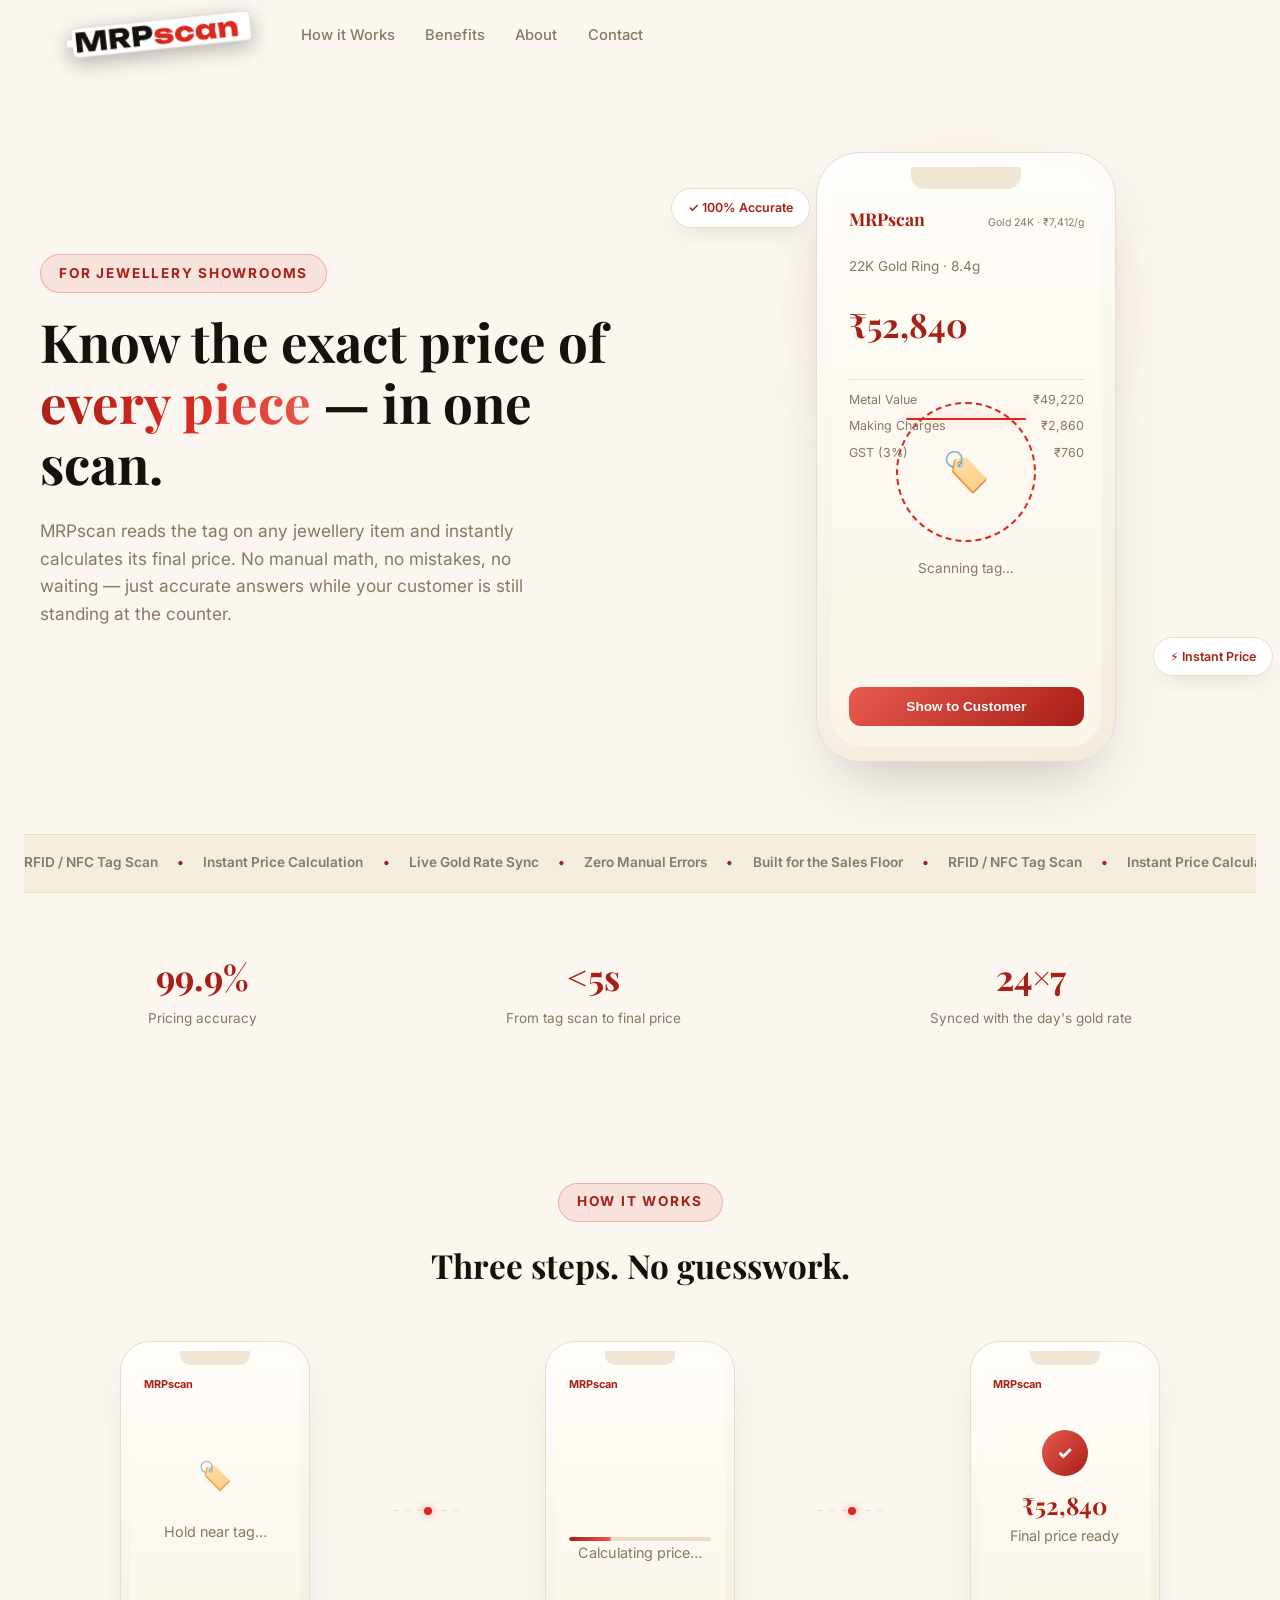
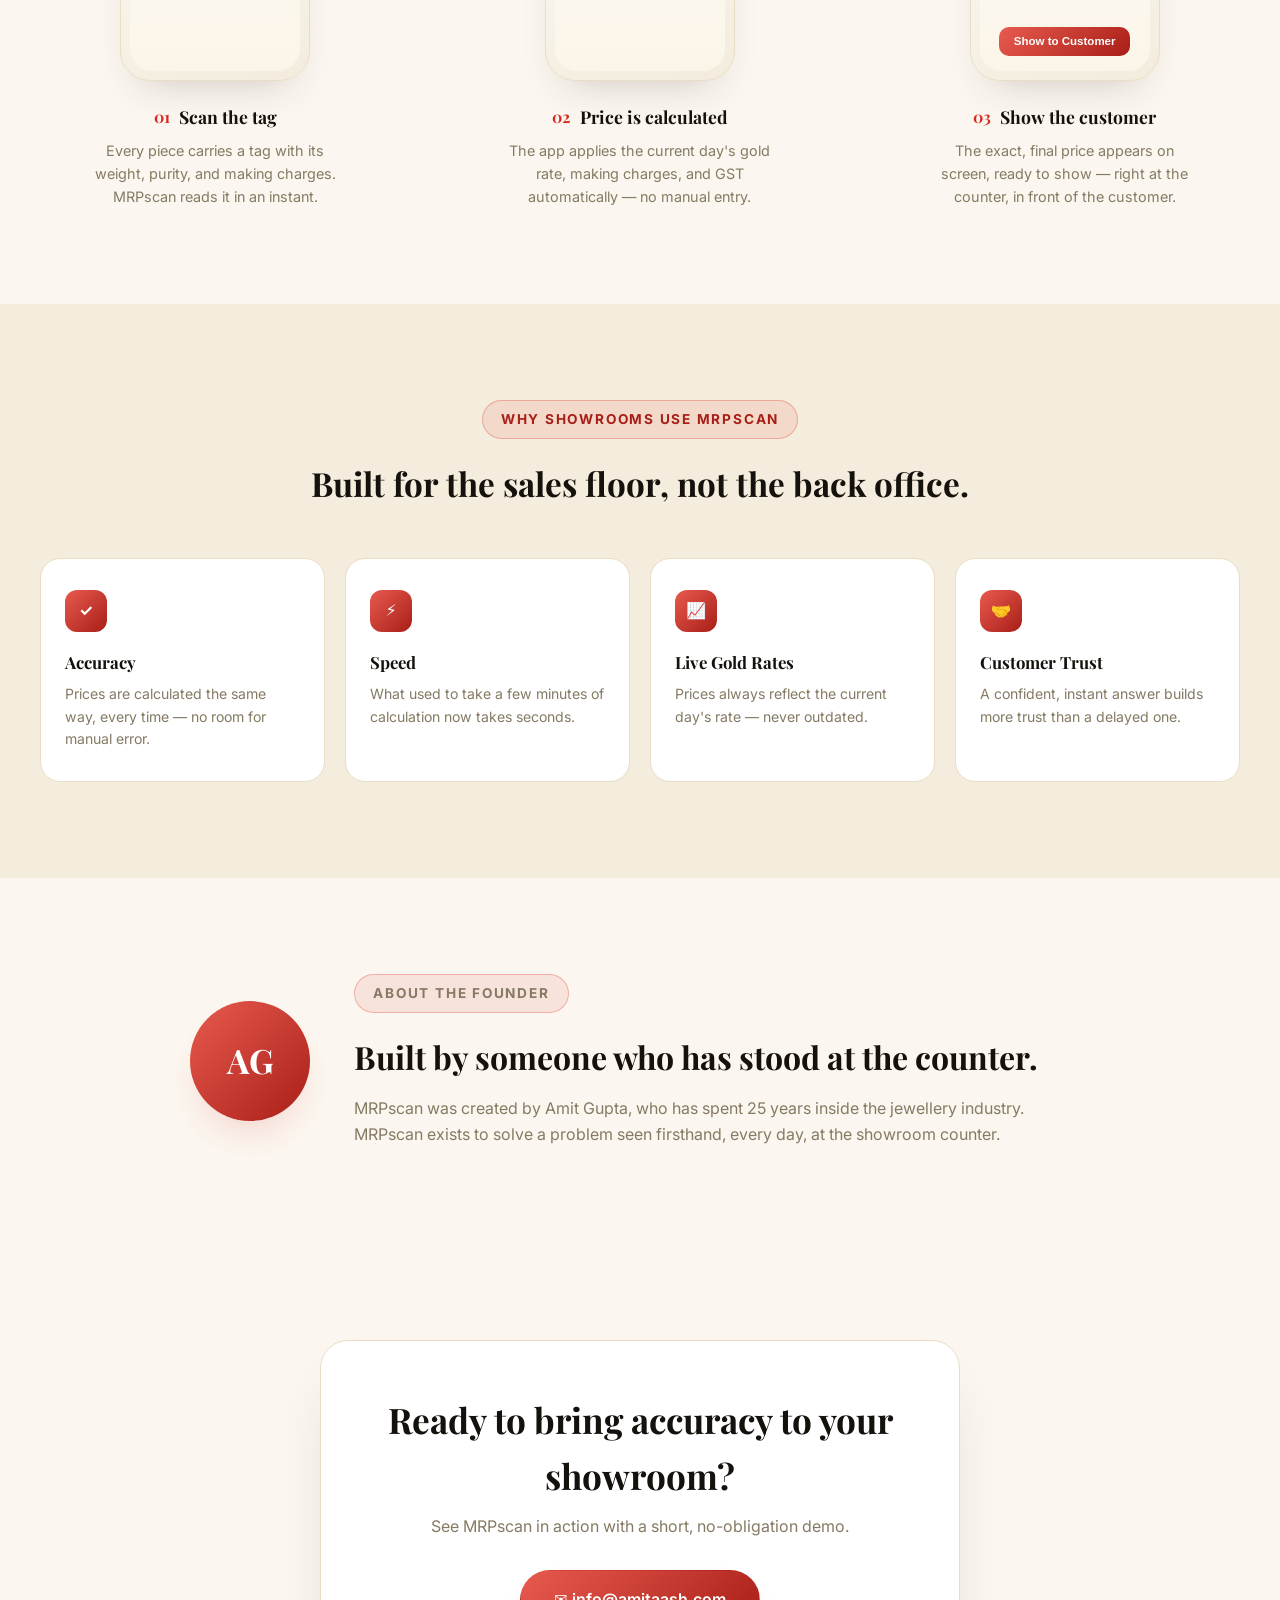
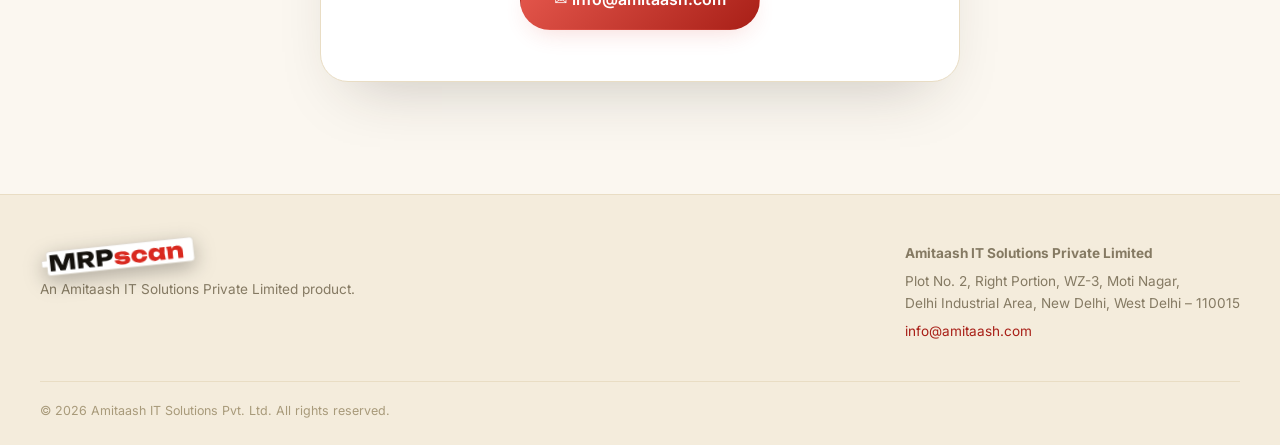
==== commit b6e42575: "Remove theme switcher, lock in Boutique Ivory as the permanent theme" ====
--- a/index.html
+++ b/index.html
@@ -7,7 +7,7 @@
 <meta name="description" content="MRPscan reads the tag on any jewellery piece and instantly calculates its exact price — accurate, fast, and error-free for jewellery showrooms.">
 <link rel="preconnect" href="https://fonts.googleapis.com">
 <link href="https://fonts.googleapis.com/css2?family=Playfair+Display:wght@600;700;800&family=Space+Grotesk:wght@500;600;700&family=Inter:wght@400;500;600;700;800;900&display=swap" rel="stylesheet">
-<link rel="stylesheet" href="themes/boutique.css" id="themeStylesheet">
+<link rel="stylesheet" href="themes/boutique.css">
 </head>
 <body>
 
@@ -29,32 +29,6 @@
       <a href="#about">About</a>
       <a href="#contact">Contact</a>
     </nav>
-
-    <div class="theme-switch" id="themeSwitch">
-      <button class="theme-switch-btn" id="themeSwitchBtn" aria-haspopup="listbox" aria-expanded="false">
-        <span class="theme-swatch" id="themeSwatch" style="background:linear-gradient(135deg,#d9ac78,#8a5f38)"></span>
-        <span class="theme-switch-label" id="themeSwitchLabel">Boutique Ivory</span>
-        <span class="theme-switch-caret">▾</span>
-      </button>
-      <ul class="theme-switch-menu" id="themeSwitchMenu" role="listbox">
-        <li role="option" data-theme="dark" data-label="Midnight Gold" data-swatch="linear-gradient(135deg,#f3d99a,#a6763a)">
-          <span class="theme-swatch" style="background:linear-gradient(135deg,#f3d99a,#a6763a)"></span>
-          <span>Midnight Gold <em>dark · premium</em></span>
-        </li>
-        <li role="option" data-theme="boutique" data-label="Boutique Ivory" data-swatch="linear-gradient(135deg,#d9ac78,#8a5f38)">
-          <span class="theme-swatch" style="background:linear-gradient(135deg,#d9ac78,#8a5f38)"></span>
-          <span>Boutique Ivory <em>light · elegant</em></span>
-        </li>
-        <li role="option" data-theme="tech" data-label="Tech Gradient" data-swatch="linear-gradient(135deg,#22d3ee,#8b5cf6)">
-          <span class="theme-swatch" style="background:linear-gradient(135deg,#22d3ee,#8b5cf6)"></span>
-          <span>Tech Gradient <em>bold · saas</em></span>
-        </li>
-        <li role="option" data-theme="minimal" data-label="Minimal Editorial" data-swatch="linear-gradient(135deg,#111,#0e6b4f)">
-          <span class="theme-swatch" style="background:linear-gradient(135deg,#111,#0e6b4f)"></span>
-          <span>Minimal Editorial <em>flat · swiss</em></span>
-        </li>
-      </ul>
-    </div>
 
     <button class="nav-toggle" id="navToggle" aria-label="Menu">
       <span></span><span></span><span></span>
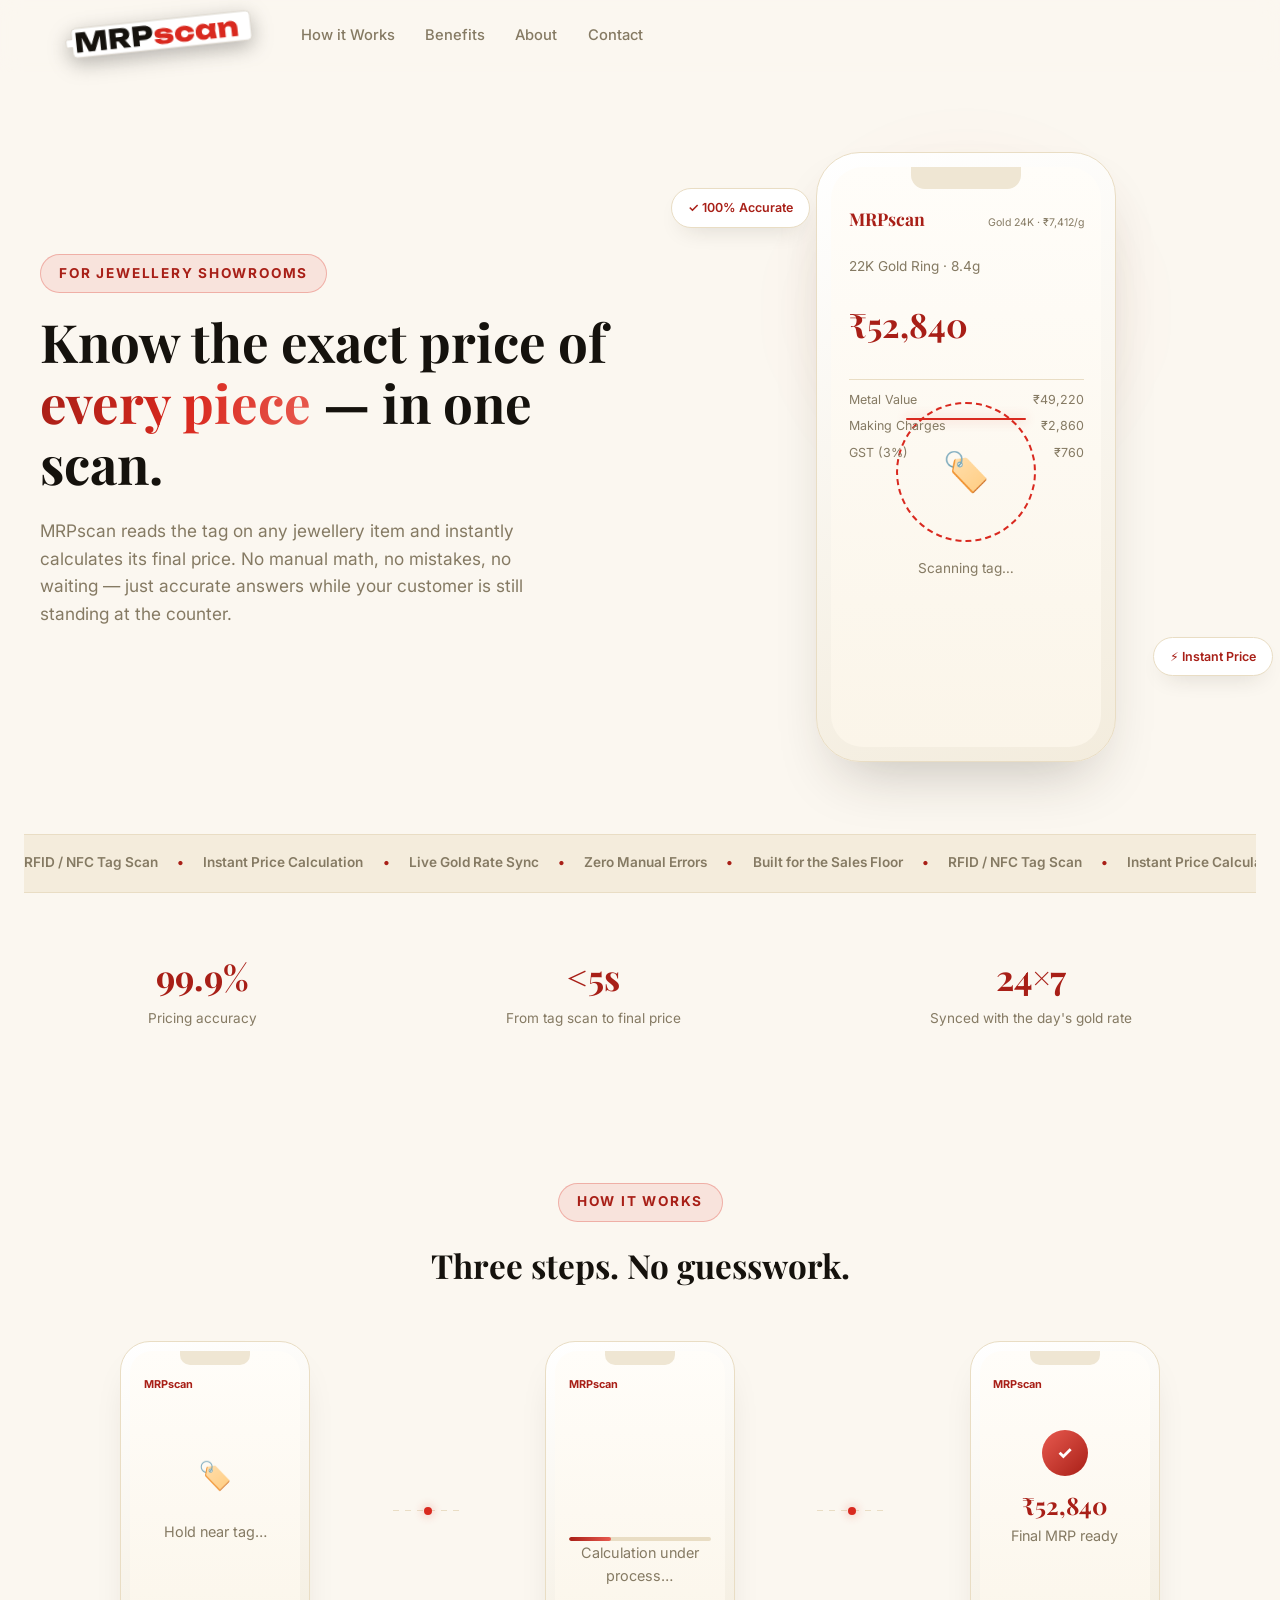
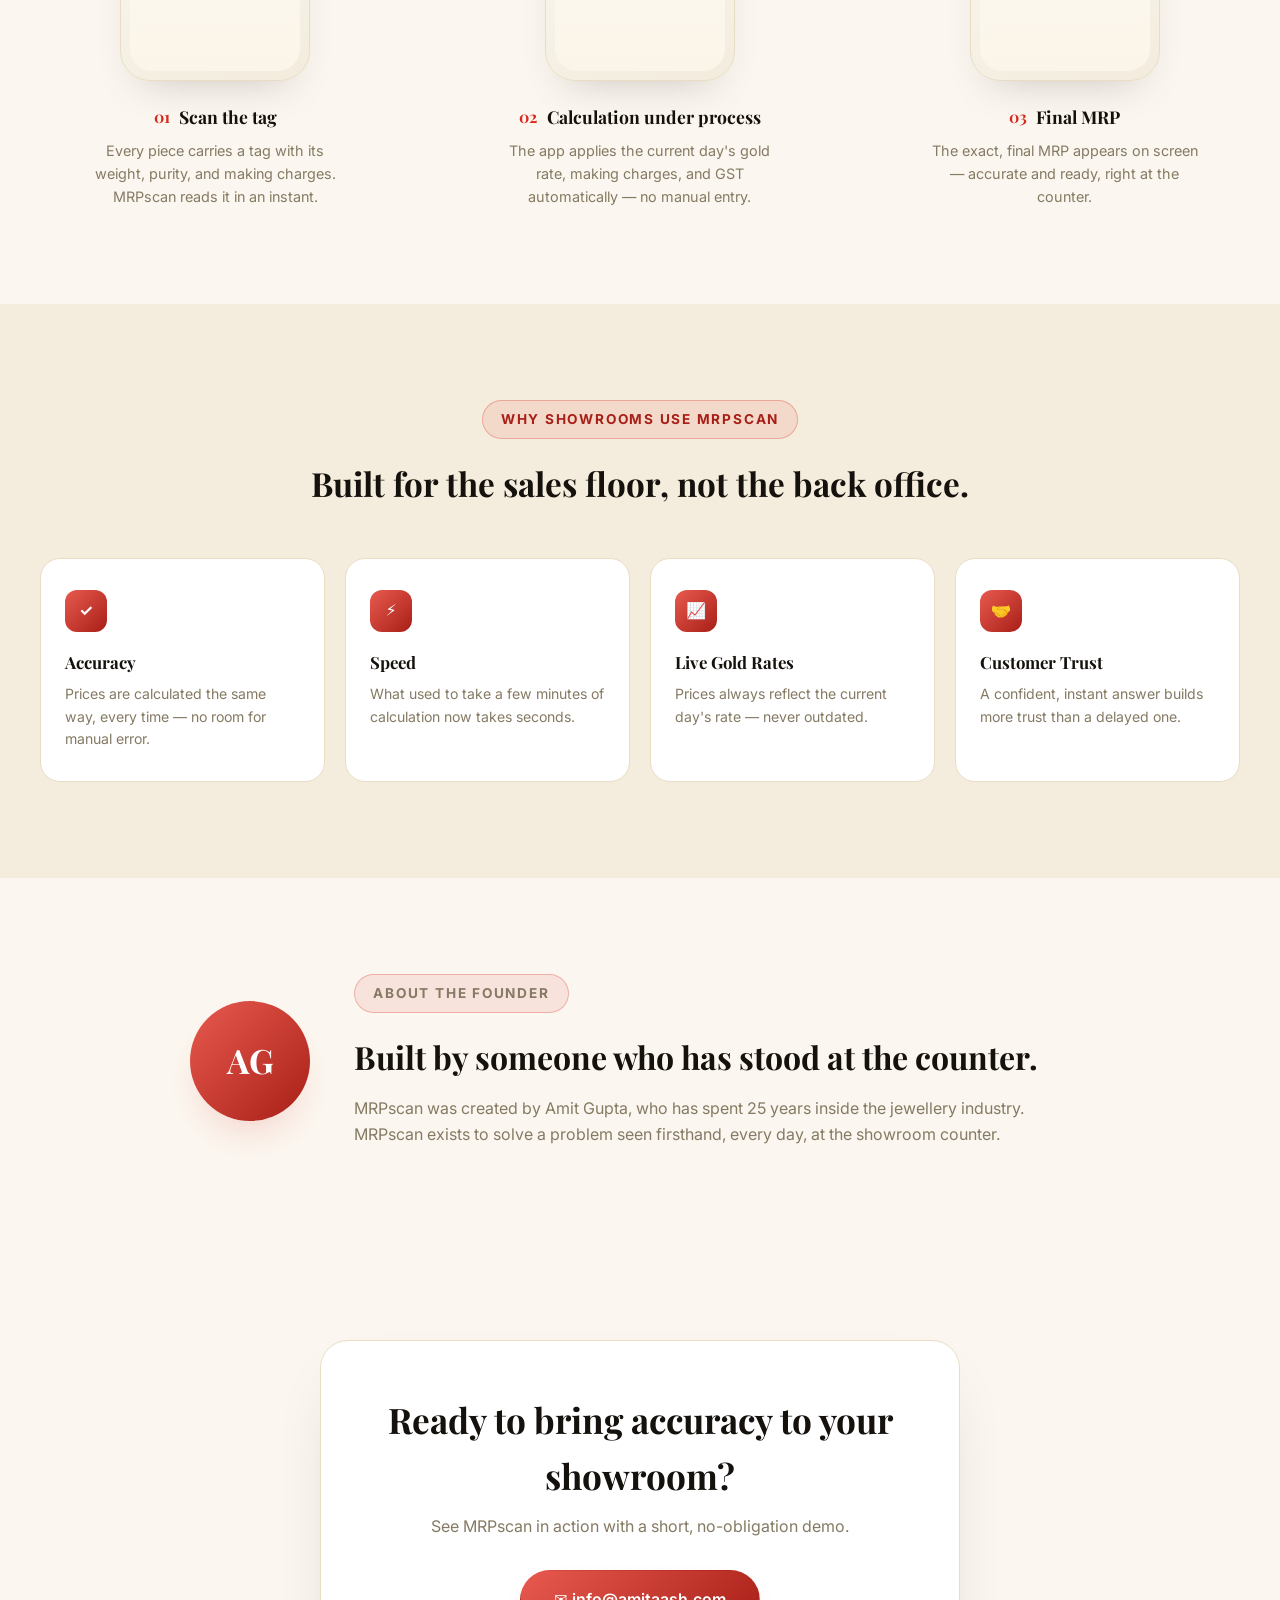
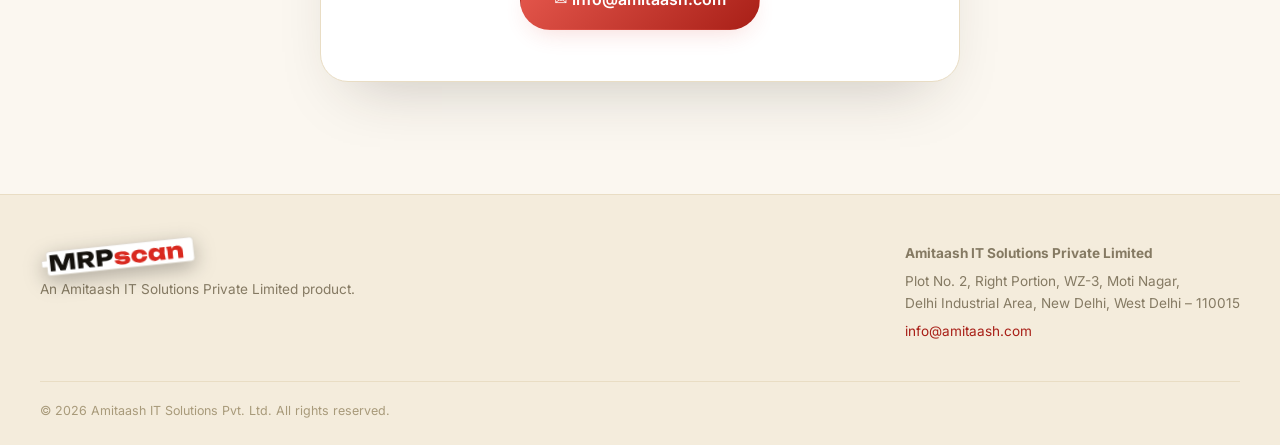
==== commit f93ae086: "Update how-it-works steps: rename steps 2 & 3, remove Show to Customer button - Step 2: "Price is ca" ====
--- a/index.html
+++ b/index.html
@@ -72,7 +72,6 @@
                   <div class="row"><span>Making Charges</span><span>₹2,860</span></div>
                   <div class="row"><span>GST (3%)</span><span>₹760</span></div>
                 </div>
-                <button class="app-btn">Show to Customer</button>
               </div>
             </div>
           </div>
@@ -152,10 +151,10 @@
               <div class="data-row dr3"><span>Rate</span><span>₹7,412/g</span></div>
             </div>
             <div class="progress-track"><div class="progress-fill"></div></div>
-            <p class="mini-caption">Calculating price…</p>
-          </div>
-        </div>
-        <h3><span class="step-num">02</span> Price is calculated</h3>
+            <p class="mini-caption">Calculation under process…</p>
+          </div>
+        </div>
+        <h3><span class="step-num">02</span> Calculation under process</h3>
         <p>The app applies the current day's gold rate, making charges, and GST automatically — no manual entry.</p>
       </div>
 
@@ -170,12 +169,11 @@
             <div class="mini-topbar"><span>MRPscan</span></div>
             <div class="check-badge">✓</div>
             <div class="mini-price">₹52,840</div>
-            <p class="mini-caption">Final price ready</p>
-            <button class="mini-btn">Show to Customer</button>
-          </div>
-        </div>
-        <h3><span class="step-num">03</span> Show the customer</h3>
-        <p>The exact, final price appears on screen, ready to show — right at the counter, in front of the customer.</p>
+            <p class="mini-caption">Final MRP ready</p>
+          </div>
+        </div>
+        <h3><span class="step-num">03</span> Final MRP</h3>
+        <p>The exact, final MRP appears on screen — accurate and ready, right at the counter.</p>
       </div>
     </div>
   </section>
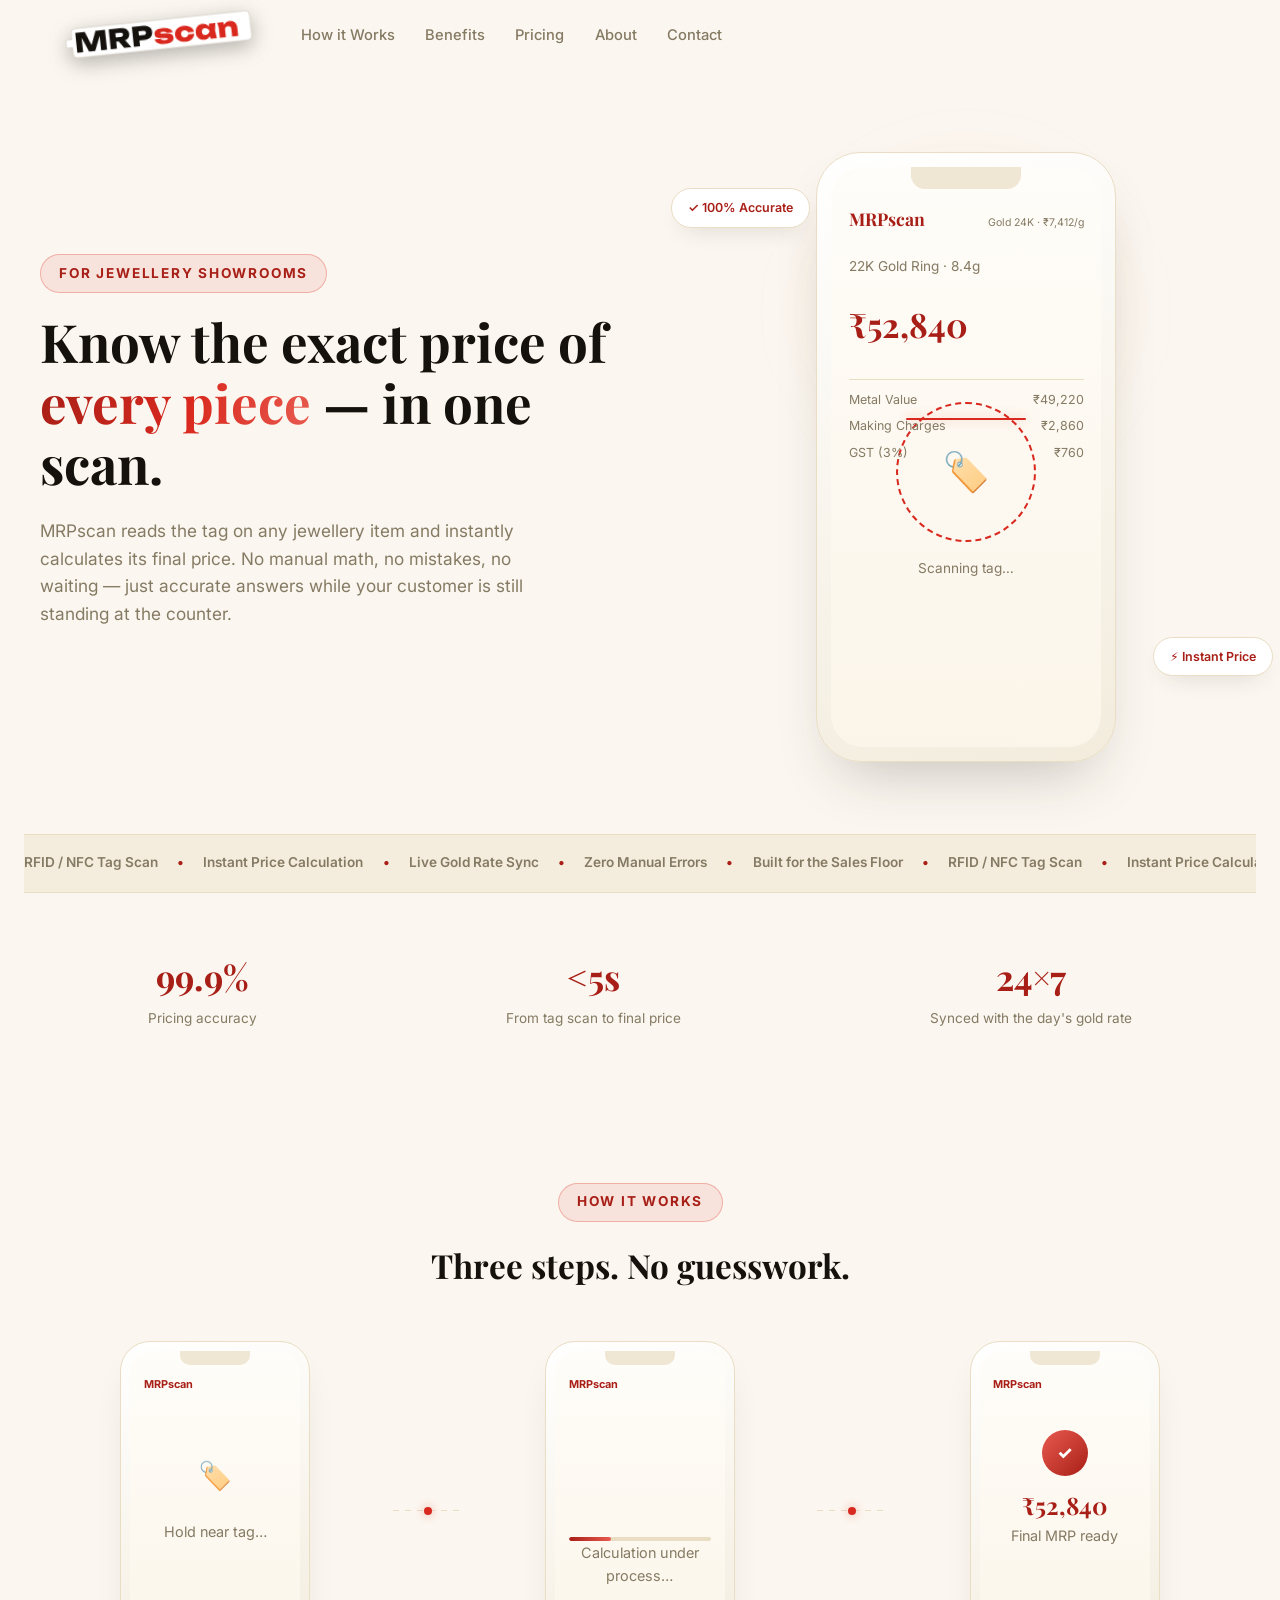
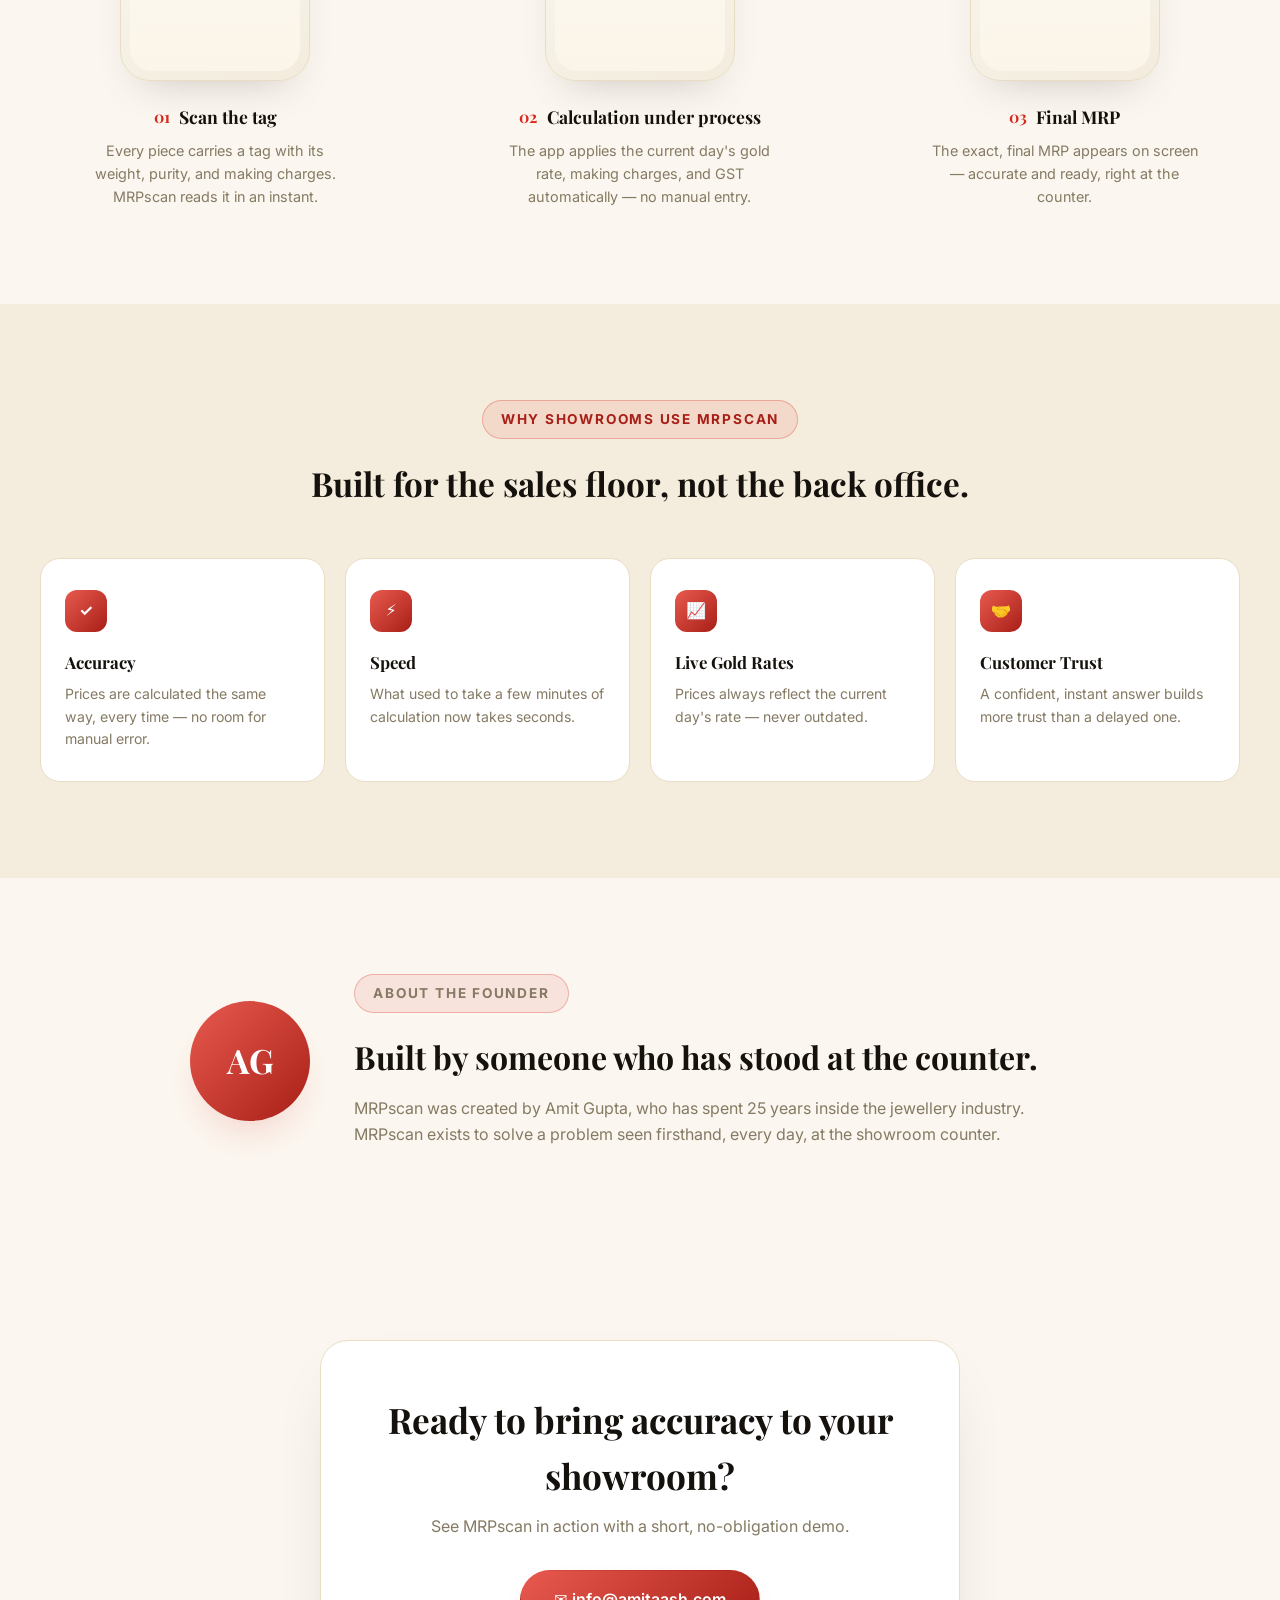
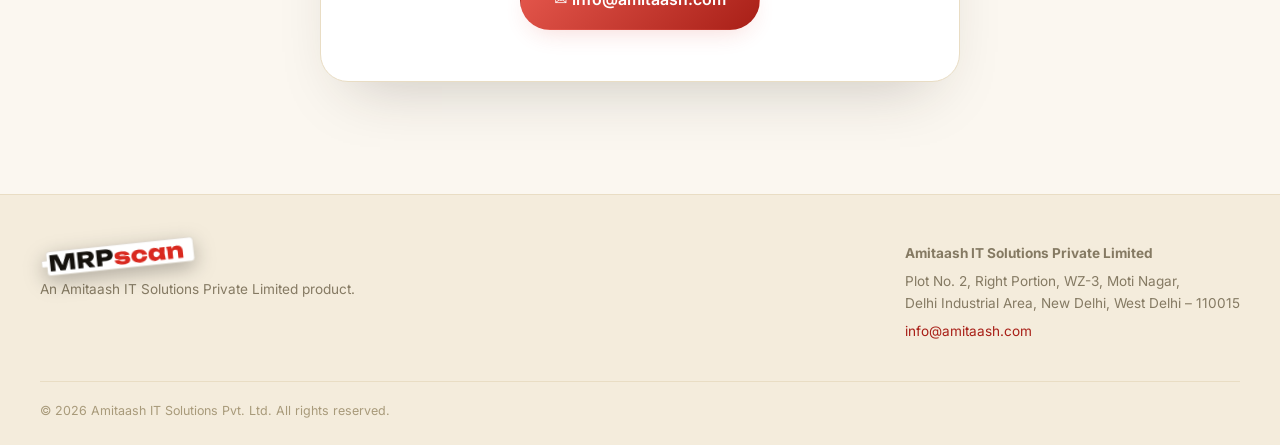
==== commit 3c7193a4: "Add pricing page - New pricing.html: one-time product fee (₹12,000) and pay-per-scan tiers, both wit" ====
--- a/index.html
+++ b/index.html
@@ -26,6 +26,7 @@
     <nav class="nav-links">
       <a href="#how">How it Works</a>
       <a href="#benefits">Benefits</a>
+      <a href="pricing.html">Pricing</a>
       <a href="#about">About</a>
       <a href="#contact">Contact</a>
     </nav>
--- a/themes/boutique.css
+++ b/themes/boutique.css
@@ -273,6 +273,24 @@
 .cta p { color: var(--text-dim); margin-bottom: 1.9rem; }
 .cta-actions { display: flex; gap: 1rem; flex-wrap: wrap; justify-content: center; }
 
+/* Pricing */
+.pricing-hero { max-width: 1200px; margin: 0 auto; padding: 6.5rem 1.5rem 7rem; }
+.pricing-hero h1 { font-size: clamp(2rem, 3.6vw, 2.8rem); font-weight: 700; margin-bottom: 0.8rem; }
+.pricing-sub { color: var(--text-dim); font-size: 1.05rem; max-width: 48ch; margin: 0 auto; }
+.pricing-grid { display: grid; grid-template-columns: repeat(2, 1fr); gap: 1.5rem; max-width: 780px; margin: 3.5rem auto 0; }
+.pricing-card {
+  background: var(--panel); border: 1px solid var(--border); border-radius: var(--radius);
+  padding: 2.6rem 2rem; text-align: center;
+  box-shadow: 0 20px 44px -26px rgba(42,36,26,0.22);
+  display: flex; flex-direction: column;
+}
+.pricing-tag { text-transform: uppercase; letter-spacing: 0.12em; font-size: 0.72rem; font-weight: 700; color: var(--gold-deep); margin-bottom: 0.6rem; }
+.pricing-title { font-size: 1.3rem; font-weight: 700; margin-bottom: 1.3rem; }
+.pricing-amount { font-family: 'Playfair Display', serif; font-size: 2.6rem; font-weight: 700; color: var(--gold-deep); line-height: 1; }
+.pricing-amount-custom { font-size: 2rem; }
+.pricing-note { color: var(--text-dim); font-size: 0.85rem; margin: 0.5rem 0 1.8rem; }
+.pricing-btn { width: 100%; margin-top: auto; }
+
 /* Footer */
 .footer { border-top: 1px solid var(--border); padding: 3rem 1.5rem 1.5rem; background: var(--bg-alt); }
 .footer-inner { max-width: 1200px; margin: 0 auto; display: flex; justify-content: space-between; flex-wrap: wrap; gap: 2rem; padding-bottom: 2rem; border-bottom: 1px solid var(--border); }
@@ -305,6 +323,9 @@
   .chip { display: none; }
   .nav-links.open { display: flex; flex-direction: column; position: absolute; top: 100%; left: 0; right: 0; background: #fff; border-bottom: 1px solid var(--border); padding: 1.2rem 1.5rem; gap: 1rem; }
 }
+@media (max-width: 700px) {
+  .pricing-grid { grid-template-columns: 1fr; }
+}
 @media (max-width: 520px) {
   .benefits-grid { grid-template-columns: 1fr; }
   .cta-actions { flex-direction: column; }
